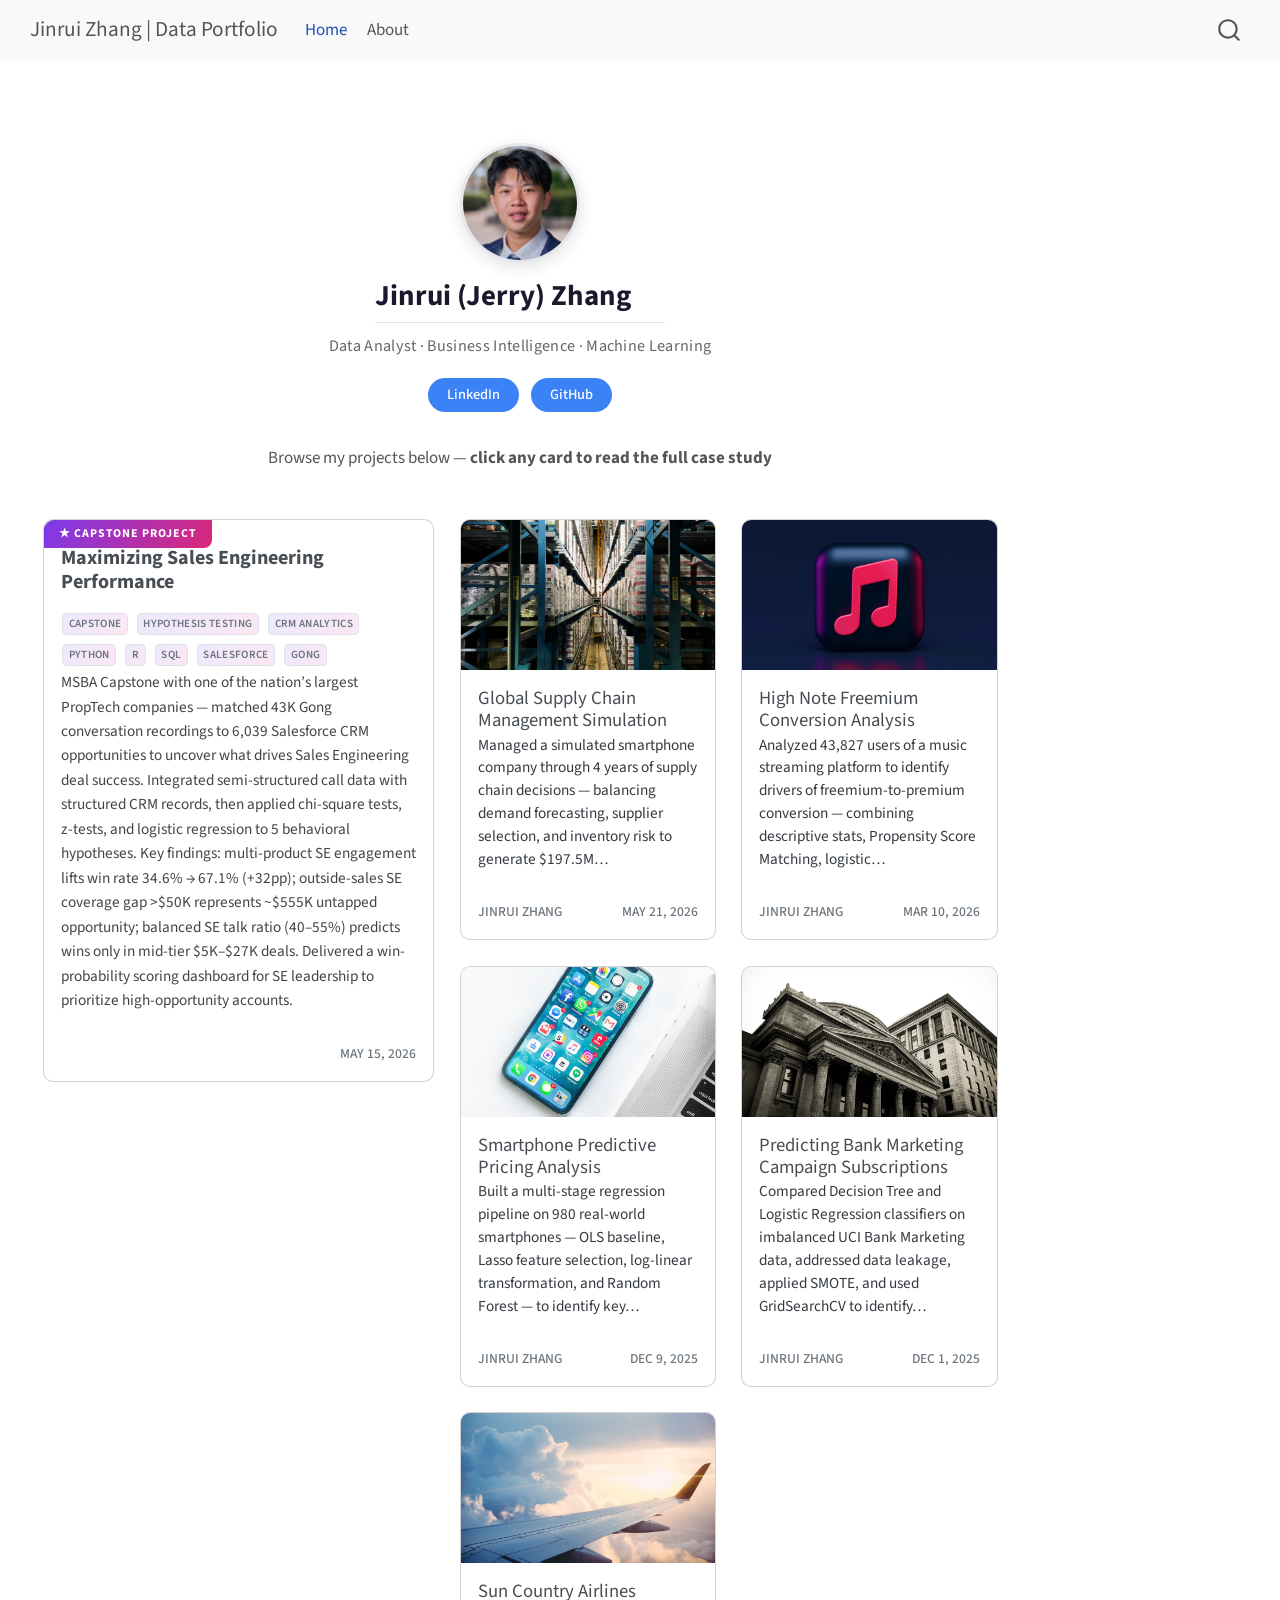
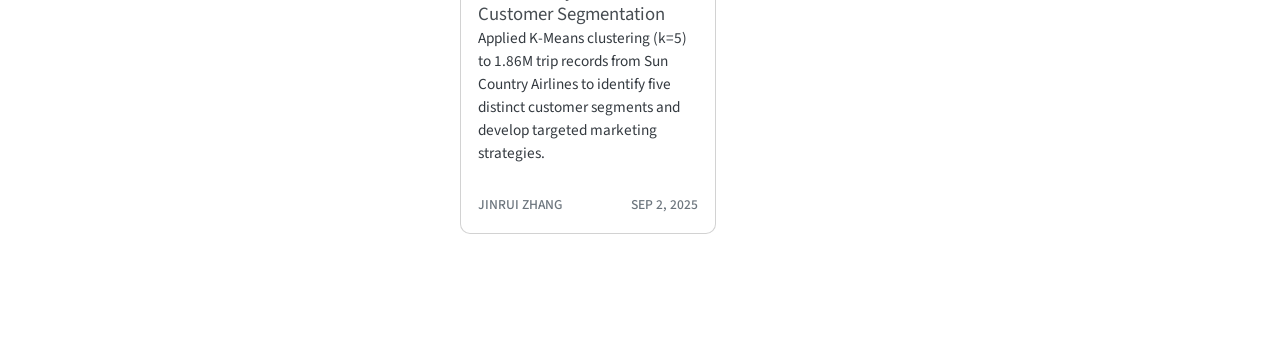
==== index.html @ 67249519 "deploy: 295c7a209b5777f63ed8a5d2cb22090adc365a93" ====
<!DOCTYPE html>
<html xmlns="http://www.w3.org/1999/xhtml" lang="en" xml:lang="en"><head>

<meta charset="utf-8">
<meta name="generator" content="quarto-1.9.38">

<meta name="viewport" content="width=device-width, initial-scale=1.0, user-scalable=yes">


<title>quarto-input4458f0ad40dddaca – Jinrui Zhang | Data Portfolio</title>
<style>
/* Default styles provided by pandoc.
** See https://pandoc.org/MANUAL.html#variables-for-html for config info.
*/
code{white-space: pre-wrap;}
span.smallcaps{font-variant: small-caps;}
div.columns{display: flex; gap: min(4vw, 1.5em);}
div.column{flex: auto; overflow-x: auto;}
div.hanging-indent{margin-left: 1.5em; text-indent: -1.5em;}
ul.task-list{list-style: none;}
ul.task-list li input[type="checkbox"] {
  width: 0.8em;
  margin: 0 0.8em 0.2em -1em; /* quarto-specific, see https://github.com/quarto-dev/quarto-cli/issues/4556 */ 
  vertical-align: middle;
}
</style>


<script src="site_libs/quarto-nav/quarto-nav.js"></script>
<script src="site_libs/quarto-nav/headroom.min.js"></script>
<script src="site_libs/clipboard/clipboard.min.js"></script>
<script src="site_libs/quarto-search/autocomplete.umd.js"></script>
<script src="site_libs/quarto-search/fuse.min.js"></script>
<script src="site_libs/quarto-search/quarto-search.js"></script>
<meta name="quarto:offset" content="./">
<script src="site_libs/quarto-listing/list.min.js"></script>
<script src="site_libs/quarto-listing/quarto-listing.js"></script>
<script src="site_libs/quarto-html/quarto.js" type="module"></script>
<script src="site_libs/quarto-html/tabsets/tabsets.js" type="module"></script>
<script src="site_libs/quarto-html/popper.min.js"></script>
<script src="site_libs/quarto-html/tippy.umd.min.js"></script>
<script src="site_libs/quarto-html/anchor.min.js"></script>
<link href="site_libs/quarto-html/tippy.css" rel="stylesheet">
<link href="site_libs/quarto-html/quarto-syntax-highlighting-15634bcf2e68342d4ad2dfa704d543f6.css" rel="stylesheet" id="quarto-text-highlighting-styles">
<script src="site_libs/bootstrap/bootstrap.min.js"></script>
<link href="site_libs/bootstrap/bootstrap-icons.css" rel="stylesheet">
<link href="site_libs/bootstrap/bootstrap-94b323657c735dfe3b1bf6ebb2c33a55.min.css" rel="stylesheet" append-hash="true" id="quarto-bootstrap" data-mode="light">
<script id="quarto-search-options" type="application/json">{
  "location": "navbar",
  "copy-button": false,
  "collapse-after": 3,
  "panel-placement": "end",
  "type": "overlay",
  "limit": 50,
  "keyboard-shortcut": [
    "f",
    "/",
    "s"
  ],
  "show-item-context": false,
  "language": {
    "search-no-results-text": "No results",
    "search-matching-documents-text": "matching documents",
    "search-copy-link-title": "Copy link to search",
    "search-hide-matches-text": "Hide additional matches",
    "search-more-match-text": "more match in this document",
    "search-more-matches-text": "more matches in this document",
    "search-clear-button-title": "Clear",
    "search-text-placeholder": "",
    "search-detached-cancel-button-title": "Cancel",
    "search-submit-button-title": "Submit",
    "search-label": "Search"
  }
}</script>
<script>

  window.document.addEventListener("DOMContentLoaded", function (_event) {
    const listingTargetEl = window.document.querySelector('#listing-featured-listing .list');
    if (!listingTargetEl) {
      // No listing discovered, do not attach.
      return; 
    }

    const options = {
      valueNames: ['listing-image','listing-date','listing-title','listing-description','listing-categories',{ data: ['index'] },{ data: ['categories'] },{ data: ['listing-date-sort'] },{ data: ['listing-file-modified-sort'] }],
      
      searchColumns: ["listing-title","listing-author","listing-date","listing-image","listing-description"],
    };

    window['quarto-listings'] = window['quarto-listings'] || {};
    window['quarto-listings']['listing-featured-listing'] = new List('listing-featured-listing', options);

    if (window['quarto-listing-loaded']) {
      window['quarto-listing-loaded']();
    }
  });

  window.addEventListener('hashchange',() => {
    if (window['quarto-listing-loaded']) {
      window['quarto-listing-loaded']();
    }
  })
  

  window.document.addEventListener("DOMContentLoaded", function (_event) {
    const listingTargetEl = window.document.querySelector('#listing-others-listing .list');
    if (!listingTargetEl) {
      // No listing discovered, do not attach.
      return; 
    }

    const options = {
      valueNames: ['listing-title','listing-author','listing-date','listing-image','listing-description',{ data: ['index'] },{ data: ['categories'] },{ data: ['listing-date-sort'] },{ data: ['listing-file-modified-sort'] }],
      
      searchColumns: ["listing-title","listing-author","listing-date","listing-image","listing-description"],
    };

    window['quarto-listings'] = window['quarto-listings'] || {};
    window['quarto-listings']['listing-others-listing'] = new List('listing-others-listing', options);

    if (window['quarto-listing-loaded']) {
      window['quarto-listing-loaded']();
    }
  });

  window.addEventListener('hashchange',() => {
    if (window['quarto-listing-loaded']) {
      window['quarto-listing-loaded']();
    }
  })
  </script>

  <script src="https://cdnjs.cloudflare.com/polyfill/v3/polyfill.min.js?features=es6"></script>
  <script defer="" src="https://cdn.jsdelivr.net/npm/mathjax@3/es5/tex-chtml-full.js" type="text/javascript"></script>

<script type="text/javascript">
const typesetMath = (el) => {
  if (window.MathJax) {
    // MathJax Typeset
    window.MathJax.typeset([el]);
  } else if (window.katex) {
    // KaTeX Render
    var mathElements = el.getElementsByClassName("math");
    var macros = [];
    for (var i = 0; i < mathElements.length; i++) {
      var texText = mathElements[i].firstChild;
      if (mathElements[i].tagName == "SPAN" && texText && texText.data) {
        window.katex.render(texText.data, mathElements[i], {
          displayMode: mathElements[i].classList.contains('display'),
          throwOnError: false,
          macros: macros,
          fleqn: false
        });
      }
    }
  }
}
window.Quarto = {
  typesetMath
};
</script>

<link rel="stylesheet" href="styles.css">
</head>

<body class="nav-fixed quarto-light">

<div id="quarto-search-results"></div>
  <header id="quarto-header" class="headroom fixed-top">
    <nav class="navbar navbar-expand-lg " data-bs-theme="dark">
      <div class="navbar-container container-fluid">
      <div class="navbar-brand-container mx-auto">
    <a class="navbar-brand" href="./index.html">
    <span class="navbar-title">Jinrui Zhang | Data Portfolio</span>
    </a>
  </div>
            <div id="quarto-search" class="" title="Search"></div>
          <button class="navbar-toggler" type="button" data-bs-toggle="collapse" data-bs-target="#navbarCollapse" aria-controls="navbarCollapse" role="menu" aria-expanded="false" aria-label="Toggle navigation" onclick="if (window.quartoToggleHeadroom) { window.quartoToggleHeadroom(); }">
  <span class="navbar-toggler-icon"></span>
</button>
          <div class="collapse navbar-collapse" id="navbarCollapse">
            <ul class="navbar-nav navbar-nav-scroll me-auto">
  <li class="nav-item">
    <a class="nav-link active" href="./index.html" aria-current="page"> 
<span class="menu-text">Home</span></a>
  </li>  
  <li class="nav-item">
    <a class="nav-link" href="./about.html"> 
<span class="menu-text">About</span></a>
  </li>  
</ul>
          </div> <!-- /navcollapse -->
            <div class="quarto-navbar-tools">
</div>
      </div> <!-- /container-fluid -->
    </nav>
</header>
<!-- content -->
<div id="quarto-content" class="quarto-container page-columns page-rows-contents page-layout-full page-navbar">
<!-- sidebar -->
<!-- margin-sidebar -->
    <div id="quarto-margin-sidebar" class="sidebar margin-sidebar zindex-bottom">
        
    </div>
<!-- main -->
<main class="content page-columns page-full column-page" id="quarto-document-content"><header id="title-block-header" class="quarto-title-block"></header>




<section class="hero">
  <div class="hero-profile">
    <img src="profile.jpg" alt="Jinrui Zhang" class="hero-avatar">
    <h2 class="hero-name anchored">Jinrui (Jerry) Zhang</h2>
    <p class="hero-subtitle">Data Analyst · Business Intelligence · Machine Learning</p>
    <div class="hero-links">
      <a href="https://www.linkedin.com/in/jinrui-zhang-jerry/" target="_blank">LinkedIn</a>
      <a href="https://github.com/jerryzhang966/jerryzhang966" target="_blank">GitHub</a>
    </div>
  </div>
</section>

<aside class="page-floral">
  <img src="floral.png" alt="" class="floral-img">
</aside>
<div class="project-cta">
<p>Browse my projects below — <strong>click any card to read the full case study</strong></p>
</div>
<div class="portfolio-layout">
<div class="portfolio-featured">
<div id="listing-featured-listing" class="quarto-listing quarto-listing-container-grid">
<div class="list grid quarto-listing-cols-1">
<div class="g-col-1" data-index="0" data-categories="Q2Fwc3RvbmUlMkNIeXBvdGhlc2lzJTIwVGVzdGluZyUyQ0NSTSUyMEFuYWx5dGljcyUyQ1B5dGhvbiUyQ1IlMkNTUUwlMkNTYWxlc2ZvcmNlJTJDR29uZw==" data-listing-date-sort="1778803200000" data-listing-file-modified-sort="1779945918115" data-listing-date-modified-sort="NaN" data-listing-reading-time-sort="5" data-listing-word-count-sort="926">
<a href="./uci-projects-portfolio/capstone/cotality-se-performance/index.html" class="quarto-grid-link">
<div class="quarto-grid-item card h-100 card-left">
<p class="card-img-top">
<img loading="lazy" src="./uci-projects-portfolio/capstone/cotality-se-performance/cover.png" class="thumbnail-image card-img" style="height: 150px;">
</p>
<div class="card-body post-contents">
<h5 class="no-anchor card-title listing-title">
Maximizing Sales Engineering Performance
</h5>
<div class="listing-categories">

<div class="listing-category" onclick="window.quartoListingCategory('Q2Fwc3RvbmU='); return false;">Capstone</div>

<div class="listing-category" onclick="window.quartoListingCategory('SHlwb3RoZXNpcyUyMFRlc3Rpbmc='); return false;">Hypothesis Testing</div>

<div class="listing-category" onclick="window.quartoListingCategory('Q1JNJTIwQW5hbHl0aWNz'); return false;">CRM Analytics</div>

<div class="listing-category" onclick="window.quartoListingCategory('UHl0aG9u'); return false;">Python</div>

<div class="listing-category" onclick="window.quartoListingCategory('Ug=='); return false;">R</div>

<div class="listing-category" onclick="window.quartoListingCategory('U1FM'); return false;">SQL</div>

<div class="listing-category" onclick="window.quartoListingCategory('U2FsZXNmb3JjZQ=='); return false;">Salesforce</div>

<div class="listing-category" onclick="window.quartoListingCategory('R29uZw=='); return false;">Gong</div>

</div>
<div class="card-text listing-description delink">
<p>MSBA Capstone with one of the nation’s largest PropTech companies — matched 43K Gong conversation recordings to 6,039 Salesforce CRM opportunities to uncover what drives Sales Engineering deal success. Integrated semi-structured call data with structured CRM records, then applied chi-square tests, z-tests, and logistic regression to 5 behavioral hypotheses. Key findings: multi-product SE engagement lifts win rate 34.6% → 67.1% (+32pp); outside-sales SE coverage gap &gt;$50K represents ~$555K untapped opportunity; balanced SE talk ratio (40–55%) predicts wins only in mid-tier $5K–$27K deals. Delivered a win-probability scoring dashboard for SE leadership to prioritize high-opportunity accounts.</p>
</div>
<div class="card-attribution card-text-small end">
<div class="listing-date">
May 15, 2026
</div>
</div>
</div>
</div></a>
</div>
</div>
<div class="listing-no-matching d-none">No matching items</div>
</div>
</div>
<div class="portfolio-others">
<div id="listing-others-listing" class="quarto-listing quarto-listing-container-grid">
<div class="list grid quarto-listing-cols-2">
<div class="g-col-1" data-index="0" data-categories="c3VwcGx5LWNoYWluJTJDZm9yZWNhc3RpbmclMkNpbnZlbnRvcnktbWFuYWdlbWVudCUyQ3NpbXVsYXRpb24lMkNvcGVyYXRpb25z" data-listing-date-sort="1779321600000" data-listing-file-modified-sort="1779945918071" data-listing-date-modified-sort="NaN" data-listing-reading-time-sort="6" data-listing-word-count-sort="1012">
<a href="./uci-projects-portfolio/SCM/supply-chain-simulation/index.html" class="quarto-grid-link">
<div class="quarto-grid-item card h-100 card-left">
<p class="card-img-top">
<img loading="lazy" src="./uci-projects-portfolio/SCM/supply-chain-simulation/cover.jpg" class="thumbnail-image card-img" style="height: 150px;">
</p>
<div class="card-body post-contents">
<h5 class="no-anchor card-title listing-title">
Global Supply Chain Management Simulation
</h5>
<div class="card-text listing-description delink">
<p>Managed a simulated smartphone company through 4 years of supply chain decisions — balancing demand forecasting, supplier selection, and inventory risk to generate $197.5M…</p>
</div>
<div class="card-attribution card-text-small justify">
<div class="listing-author">
Jinrui Zhang
</div>
<div class="listing-date">
May 21, 2026
</div>
</div>
</div>
</div></a>
</div>
<div class="g-col-1" data-index="1" data-categories="cHJvcGVuc2l0eS1zY29yZS1tYXRjaGluZyUyQ2xvZ2lzdGljLXJlZ3Jlc3Npb24lMkNzb2NpYWwtYW5hbHl0aWNzJTJDUiUyQ2ZyZWVtaXVt" data-listing-date-sort="1773100800000" data-listing-file-modified-sort="1779945918065" data-listing-date-modified-sort="NaN" data-listing-reading-time-sort="5" data-listing-word-count-sort="830">
<a href="./uci-projects-portfolio/Customer-Social/high-note-freemium/index.html" class="quarto-grid-link">
<div class="quarto-grid-item card h-100 card-left">
<p class="card-img-top">
<img loading="lazy" src="./uci-projects-portfolio/Customer-Social/high-note-freemium/cover.jpg" class="thumbnail-image card-img" style="height: 150px;">
</p>
<div class="card-body post-contents">
<h5 class="no-anchor card-title listing-title">
High Note Freemium Conversion Analysis
</h5>
<div class="card-text listing-description delink">
<p>Analyzed 43,827 users of a music streaming platform to identify drivers of freemium-to-premium conversion — combining descriptive stats, Propensity Score Matching, logistic…</p>
</div>
<div class="card-attribution card-text-small justify">
<div class="listing-author">
Jinrui Zhang
</div>
<div class="listing-date">
Mar 10, 2026
</div>
</div>
</div>
</div></a>
</div>
<div class="g-col-1" data-index="2" data-categories="cmVncmVzc2lvbiUyQ3B5dGhvbiUyQ2xhc3NvJTJDcmFuZG9tLWZvcmVzdCUyQ2ZlYXR1cmUtZW5naW5lZXJpbmc=" data-listing-date-sort="1765238400000" data-listing-file-modified-sort="1779945918067" data-listing-date-modified-sort="NaN" data-listing-reading-time-sort="4" data-listing-word-count-sort="706">
<a href="./uci-projects-portfolio/Data-Prog/smartphone-pricing/index.html" class="quarto-grid-link">
<div class="quarto-grid-item card h-100 card-left">
<p class="card-img-top">
<img loading="lazy" src="./uci-projects-portfolio/Data-Prog/smartphone-pricing/cover.jpg" class="thumbnail-image card-img" style="height: 150px;">
</p>
<div class="card-body post-contents">
<h5 class="no-anchor card-title listing-title">
Smartphone Predictive Pricing Analysis
</h5>
<div class="card-text listing-description delink">
<p>Built a multi-stage regression pipeline on 980 real-world smartphones — OLS baseline, Lasso feature selection, log-linear transformation, and Random Forest — to identify key…</p>
</div>
<div class="card-attribution card-text-small justify">
<div class="listing-author">
Jinrui Zhang
</div>
<div class="listing-date">
Dec 9, 2025
</div>
</div>
</div>
</div></a>
</div>
<div class="g-col-1" data-index="3" data-categories="bWFjaGluZS1sZWFybmluZyUyQ2NsYXNzaWZpY2F0aW9uJTJDcHl0aG9uJTJDaW1iYWxhbmNlZC1kYXRh" data-listing-date-sort="1764547200000" data-listing-file-modified-sort="1779945918067" data-listing-date-modified-sort="NaN" data-listing-reading-time-sort="4" data-listing-word-count-sort="791">
<a href="./uci-projects-portfolio/ML/bank-marketing-ml/index.html" class="quarto-grid-link">
<div class="quarto-grid-item card h-100 card-left">
<p class="card-img-top">
<img loading="lazy" src="./uci-projects-portfolio/ML/bank-marketing-ml/cover.jpg" class="thumbnail-image card-img" style="height: 150px;">
</p>
<div class="card-body post-contents">
<h5 class="no-anchor card-title listing-title">
Predicting Bank Marketing Campaign Subscriptions
</h5>
<div class="card-text listing-description delink">
<p>Compared Decision Tree and Logistic Regression classifiers on imbalanced UCI Bank Marketing data, addressed data leakage, applied SMOTE, and used GridSearchCV to identify…</p>
</div>
<div class="card-attribution card-text-small justify">
<div class="listing-author">
Jinrui Zhang
</div>
<div class="listing-date">
Dec 1, 2025
</div>
</div>
</div>
</div></a>
</div>
<div class="g-col-1" data-index="4" data-categories="Y2x1c3RlcmluZyUyQ3B5dGhvbiUyQ2stbWVhbnMlMkNjdXN0b21lci1zZWdtZW50YXRpb24lMkNFREE=" data-listing-date-sort="1756771200000" data-listing-file-modified-sort="1779945918062" data-listing-date-modified-sort="NaN" data-listing-reading-time-sort="4" data-listing-word-count-sort="639">
<a href="./uci-projects-portfolio/BANA-200/sun-country-segmentation/index.html" class="quarto-grid-link">
<div class="quarto-grid-item card h-100 card-left">
<p class="card-img-top">
<img loading="lazy" src="./uci-projects-portfolio/BANA-200/sun-country-segmentation/cover.jpg" class="thumbnail-image card-img" style="height: 150px;">
</p>
<div class="card-body post-contents">
<h5 class="no-anchor card-title listing-title">
Sun Country Airlines Customer Segmentation
</h5>
<div class="card-text listing-description delink">
<p>Applied K-Means clustering (k=5) to 1.86M trip records from Sun Country Airlines to identify five distinct customer segments and develop targeted marketing strategies.</p>
</div>
<div class="card-attribution card-text-small justify">
<div class="listing-author">
Jinrui Zhang
</div>
<div class="listing-date">
Sep 2, 2025
</div>
</div>
</div>
</div></a>
</div>
</div>
<div class="listing-no-matching d-none">No matching items</div>
</div>
</div>
</div>
<script>
(function() {
  function fixCoverImage() {
    var p = document.querySelector('.portfolio-featured .card-img-top');
    var img = document.querySelector('.portfolio-featured .card-img-top img');
    if (p) {
      p.style.setProperty('height', 'auto', 'important');
      p.style.setProperty('max-height', 'none', 'important');
      p.style.setProperty('overflow', 'hidden', 'important');
    }
    if (img) {
      img.style.setProperty('width', '100%', 'important');
      img.style.setProperty('height', 'auto', 'important');
      img.style.setProperty('max-height', 'none', 'important');
      img.style.setProperty('display', 'block', 'important');
      img.style.setProperty('object-fit', 'fill', 'important');
    }
  }
  if (document.readyState === 'loading') {
    document.addEventListener('DOMContentLoaded', fixCoverImage);
  } else {
    fixCoverImage();
  }
  setTimeout(fixCoverImage, 150);
  setTimeout(fixCoverImage, 600);
})();
</script>




</main> <!-- /main -->
<script id="quarto-html-after-body" type="application/javascript">
  window.document.addEventListener("DOMContentLoaded", function (event) {
    const icon = "";
    const anchorJS = new window.AnchorJS();
    anchorJS.options = {
      placement: 'right',
      icon: icon
    };
    anchorJS.add('.anchored');
    const isCodeAnnotation = (el) => {
      for (const clz of el.classList) {
        if (clz.startsWith('code-annotation-')) {                     
          return true;
        }
      }
      return false;
    }
    const onCopySuccess = function(e) {
      // button target
      const button = e.trigger;
      // don't keep focus
      button.blur();
      // flash "checked"
      button.classList.add('code-copy-button-checked');
      var currentTitle = button.getAttribute("title");
      button.setAttribute("title", "Copied!");
      let tooltip;
      if (window.bootstrap) {
        button.setAttribute("data-bs-toggle", "tooltip");
        button.setAttribute("data-bs-placement", "left");
        button.setAttribute("data-bs-title", "Copied!");
        tooltip = new bootstrap.Tooltip(button, 
          { trigger: "manual", 
            customClass: "code-copy-button-tooltip",
            offset: [0, -8]});
        tooltip.show();    
      }
      setTimeout(function() {
        if (tooltip) {
          tooltip.hide();
          button.removeAttribute("data-bs-title");
          button.removeAttribute("data-bs-toggle");
          button.removeAttribute("data-bs-placement");
        }
        button.setAttribute("title", currentTitle);
        button.classList.remove('code-copy-button-checked');
      }, 1000);
      // clear code selection
      e.clearSelection();
    }
    const getTextToCopy = function(trigger) {
      const outerScaffold = trigger.parentElement.cloneNode(true);
      const codeEl = outerScaffold.querySelector('code');
      for (const childEl of codeEl.children) {
        if (isCodeAnnotation(childEl)) {
          childEl.remove();
        }
      }
      return codeEl.innerText;
    }
    const clipboard = new window.ClipboardJS('.code-copy-button:not([data-in-quarto-modal])', {
      text: getTextToCopy
    });
    clipboard.on('success', onCopySuccess);
    if (window.document.getElementById('quarto-embedded-source-code-modal')) {
      const clipboardModal = new window.ClipboardJS('.code-copy-button[data-in-quarto-modal]', {
        text: getTextToCopy,
        container: window.document.getElementById('quarto-embedded-source-code-modal')
      });
      clipboardModal.on('success', onCopySuccess);
    }
      var localhostRegex = new RegExp(/^(?:http|https):\/\/localhost\:?[0-9]*\//);
      var mailtoRegex = new RegExp(/^mailto:/);
        var filterRegex = new RegExp('/' + window.location.host + '/');
      var isInternal = (href) => {
          return filterRegex.test(href) || localhostRegex.test(href) || mailtoRegex.test(href);
      }
      // Inspect non-navigation links and adorn them if external
     var links = window.document.querySelectorAll('a[href]:not(.nav-link):not(.navbar-brand):not(.toc-action):not(.sidebar-link):not(.sidebar-item-toggle):not(.pagination-link):not(.no-external):not([aria-hidden]):not(.dropdown-item):not(.quarto-navigation-tool):not(.about-link)');
      for (var i=0; i<links.length; i++) {
        const link = links[i];
        if (!isInternal(link.href)) {
          // undo the damage that might have been done by quarto-nav.js in the case of
          // links that we want to consider external
          if (link.dataset.originalHref !== undefined) {
            link.href = link.dataset.originalHref;
          }
        }
      }
    function tippyHover(el, contentFn, onTriggerFn, onUntriggerFn) {
      const config = {
        allowHTML: true,
        maxWidth: 500,
        delay: 100,
        arrow: false,
        appendTo: function(el) {
            return el.parentElement;
        },
        interactive: true,
        interactiveBorder: 10,
        theme: 'quarto',
        placement: 'bottom-start',
      };
      if (contentFn) {
        config.content = contentFn;
      }
      if (onTriggerFn) {
        config.onTrigger = onTriggerFn;
      }
      if (onUntriggerFn) {
        config.onUntrigger = onUntriggerFn;
      }
      window.tippy(el, config); 
    }
    const noterefs = window.document.querySelectorAll('a[role="doc-noteref"]');
    for (var i=0; i<noterefs.length; i++) {
      const ref = noterefs[i];
      tippyHover(ref, function() {
        // use id or data attribute instead here
        let href = ref.getAttribute('data-footnote-href') || ref.getAttribute('href');
        try { href = new URL(href).hash; } catch {}
        const id = href.replace(/^#\/?/, "");
        const note = window.document.getElementById(id);
        if (note) {
          return note.innerHTML;
        } else {
          return "";
        }
      });
    }
    const xrefs = window.document.querySelectorAll('a.quarto-xref');
    const processXRef = (id, note) => {
      // Strip column container classes
      const stripColumnClz = (el) => {
        el.classList.remove("page-full", "page-columns");
        if (el.children) {
          for (const child of el.children) {
            stripColumnClz(child);
          }
        }
      }
      stripColumnClz(note)
      if (id === null || id.startsWith('sec-')) {
        // Special case sections, only their first couple elements
        const container = document.createElement("div");
        if (note.children && note.children.length > 2) {
          container.appendChild(note.children[0].cloneNode(true));
          for (let i = 1; i < note.children.length; i++) {
            const child = note.children[i];
            if (child.tagName === "P" && child.innerText === "") {
              continue;
            } else {
              container.appendChild(child.cloneNode(true));
              break;
            }
          }
          if (window.Quarto?.typesetMath) {
            window.Quarto.typesetMath(container);
          }
          return container.innerHTML
        } else {
          if (window.Quarto?.typesetMath) {
            window.Quarto.typesetMath(note);
          }
          return note.innerHTML;
        }
      } else {
        // Remove any anchor links if they are present
        const anchorLink = note.querySelector('a.anchorjs-link');
        if (anchorLink) {
          anchorLink.remove();
        }
        if (window.Quarto?.typesetMath) {
          window.Quarto.typesetMath(note);
        }
        if (note.classList.contains("callout")) {
          return note.outerHTML;
        } else {
          return note.innerHTML;
        }
      }
    }
    for (var i=0; i<xrefs.length; i++) {
      const xref = xrefs[i];
      tippyHover(xref, undefined, function(instance) {
        instance.disable();
        let url = xref.getAttribute('href');
        let hash = undefined; 
        if (url.startsWith('#')) {
          hash = url;
        } else {
          try { hash = new URL(url).hash; } catch {}
        }
        if (hash) {
          const id = hash.replace(/^#\/?/, "");
          const note = window.document.getElementById(id);
          if (note !== null) {
            try {
              const html = processXRef(id, note.cloneNode(true));
              instance.setContent(html);
            } finally {
              instance.enable();
              instance.show();
            }
          } else {
            // See if we can fetch this
            fetch(url.split('#')[0])
            .then(res => res.text())
            .then(html => {
              const parser = new DOMParser();
              const htmlDoc = parser.parseFromString(html, "text/html");
              const note = htmlDoc.getElementById(id);
              if (note !== null) {
                const html = processXRef(id, note);
                instance.setContent(html);
              } 
            }).finally(() => {
              instance.enable();
              instance.show();
            });
          }
        } else {
          // See if we can fetch a full url (with no hash to target)
          // This is a special case and we should probably do some content thinning / targeting
          fetch(url)
          .then(res => res.text())
          .then(html => {
            const parser = new DOMParser();
            const htmlDoc = parser.parseFromString(html, "text/html");
            const note = htmlDoc.querySelector('main.content');
            if (note !== null) {
              // This should only happen for chapter cross references
              // (since there is no id in the URL)
              // remove the first header
              if (note.children.length > 0 && note.children[0].tagName === "HEADER") {
                note.children[0].remove();
              }
              const html = processXRef(null, note);
              instance.setContent(html);
            } 
          }).finally(() => {
            instance.enable();
            instance.show();
          });
        }
      }, function(instance) {
      });
    }
        let selectedAnnoteEl;
        const selectorForAnnotation = ( cell, annotation) => {
          let cellAttr = 'data-code-cell="' + cell + '"';
          let lineAttr = 'data-code-annotation="' +  annotation + '"';
          const selector = 'span[' + cellAttr + '][' + lineAttr + ']';
          return selector;
        }
        const selectCodeLines = (annoteEl) => {
          const doc = window.document;
          const targetCell = annoteEl.getAttribute("data-target-cell");
          const targetAnnotation = annoteEl.getAttribute("data-target-annotation");
          const annoteSpan = window.document.querySelector(selectorForAnnotation(targetCell, targetAnnotation));
          const lines = annoteSpan.getAttribute("data-code-lines").split(",");
          const lineIds = lines.map((line) => {
            return targetCell + "-" + line;
          })
          let top = null;
          let height = null;
          let parent = null;
          if (lineIds.length > 0) {
              //compute the position of the single el (top and bottom and make a div)
              const el = window.document.getElementById(lineIds[0]);
              top = el.offsetTop;
              height = el.offsetHeight;
              parent = el.parentElement.parentElement;
            if (lineIds.length > 1) {
              const lastEl = window.document.getElementById(lineIds[lineIds.length - 1]);
              const bottom = lastEl.offsetTop + lastEl.offsetHeight;
              height = bottom - top;
            }
            if (top !== null && height !== null && parent !== null) {
              // cook up a div (if necessary) and position it 
              let div = window.document.getElementById("code-annotation-line-highlight");
              if (div === null) {
                div = window.document.createElement("div");
                div.setAttribute("id", "code-annotation-line-highlight");
                div.style.position = 'absolute';
                parent.appendChild(div);
              }
              div.style.top = top - 2 + "px";
              div.style.height = height + 4 + "px";
              div.style.left = 0;
              let gutterDiv = window.document.getElementById("code-annotation-line-highlight-gutter");
              if (gutterDiv === null) {
                gutterDiv = window.document.createElement("div");
                gutterDiv.setAttribute("id", "code-annotation-line-highlight-gutter");
                gutterDiv.style.position = 'absolute';
                const codeCell = window.document.getElementById(targetCell);
                const gutter = codeCell.querySelector('.code-annotation-gutter');
                gutter.appendChild(gutterDiv);
              }
              gutterDiv.style.top = top - 2 + "px";
              gutterDiv.style.height = height + 4 + "px";
            }
            selectedAnnoteEl = annoteEl;
          }
        };
        const unselectCodeLines = () => {
          const elementsIds = ["code-annotation-line-highlight", "code-annotation-line-highlight-gutter"];
          elementsIds.forEach((elId) => {
            const div = window.document.getElementById(elId);
            if (div) {
              div.remove();
            }
          });
          selectedAnnoteEl = undefined;
        };
          // Handle positioning of the toggle
      window.addEventListener(
        "resize",
        throttle(() => {
          elRect = undefined;
          if (selectedAnnoteEl) {
            selectCodeLines(selectedAnnoteEl);
          }
        }, 10)
      );
      function throttle(fn, ms) {
      let throttle = false;
      let timer;
        return (...args) => {
          if(!throttle) { // first call gets through
              fn.apply(this, args);
              throttle = true;
          } else { // all the others get throttled
              if(timer) clearTimeout(timer); // cancel #2
              timer = setTimeout(() => {
                fn.apply(this, args);
                timer = throttle = false;
              }, ms);
          }
        };
      }
        // Attach click handler to the DT
        const annoteDls = window.document.querySelectorAll('dt[data-target-cell]');
        for (const annoteDlNode of annoteDls) {
          annoteDlNode.addEventListener('click', (event) => {
            const clickedEl = event.target;
            if (clickedEl !== selectedAnnoteEl) {
              unselectCodeLines();
              const activeEl = window.document.querySelector('dt[data-target-cell].code-annotation-active');
              if (activeEl) {
                activeEl.classList.remove('code-annotation-active');
              }
              selectCodeLines(clickedEl);
              clickedEl.classList.add('code-annotation-active');
            } else {
              // Unselect the line
              unselectCodeLines();
              clickedEl.classList.remove('code-annotation-active');
            }
          });
        }
    const findCites = (el) => {
      const parentEl = el.parentElement;
      if (parentEl) {
        const cites = parentEl.dataset.cites;
        if (cites) {
          return {
            el,
            cites: cites.split(' ')
          };
        } else {
          return findCites(el.parentElement)
        }
      } else {
        return undefined;
      }
    };
    var bibliorefs = window.document.querySelectorAll('a[role="doc-biblioref"]');
    for (var i=0; i<bibliorefs.length; i++) {
      const ref = bibliorefs[i];
      const citeInfo = findCites(ref);
      if (citeInfo) {
        tippyHover(citeInfo.el, function() {
          var popup = window.document.createElement('div');
          citeInfo.cites.forEach(function(cite) {
            var citeDiv = window.document.createElement('div');
            citeDiv.classList.add('hanging-indent');
            citeDiv.classList.add('csl-entry');
            var biblioDiv = window.document.getElementById('ref-' + cite);
            if (biblioDiv) {
              citeDiv.innerHTML = biblioDiv.innerHTML;
            }
            popup.appendChild(citeDiv);
          });
          return popup.innerHTML;
        });
      }
    }
  });
  </script>
</div> <!-- /content -->




</body></html>
---- site_libs/quarto-html/tippy.css ----
.tippy-box[data-animation=fade][data-state=hidden]{opacity:0}[data-tippy-root]{max-width:calc(100vw - 10px)}.tippy-box{position:relative;background-color:#333;color:#fff;border-radius:4px;font-size:14px;line-height:1.4;white-space:normal;outline:0;transition-property:transform,visibility,opacity}.tippy-box[data-placement^=top]>.tippy-arrow{bottom:0}.tippy-box[data-placement^=top]>.tippy-arrow:before{bottom:-7px;left:0;border-width:8px 8px 0;border-top-color:initial;transform-origin:center top}.tippy-box[data-placement^=bottom]>.tippy-arrow{top:0}.tippy-box[data-placement^=bottom]>.tippy-arrow:before{top:-7px;left:0;border-width:0 8px 8px;border-bottom-color:initial;transform-origin:center bottom}.tippy-box[data-placement^=left]>.tippy-arrow{right:0}.tippy-box[data-placement^=left]>.tippy-arrow:before{border-width:8px 0 8px 8px;border-left-color:initial;right:-7px;transform-origin:center left}.tippy-box[data-placement^=right]>.tippy-arrow{left:0}.tippy-box[data-placement^=right]>.tippy-arrow:before{left:-7px;border-width:8px 8px 8px 0;border-right-color:initial;transform-origin:center right}.tippy-box[data-inertia][data-state=visible]{transition-timing-function:cubic-bezier(.54,1.5,.38,1.11)}.tippy-arrow{width:16px;height:16px;color:#333}.tippy-arrow:before{content:"";position:absolute;border-color:transparent;border-style:solid}.tippy-content{position:relative;padding:5px 9px;z-index:1}
---- site_libs/quarto-html/quarto-syntax-highlighting-15634bcf2e68342d4ad2dfa704d543f6.css ----
/* quarto syntax highlight colors */
:root {
  --quarto-hl-ot-color: #003B4F;
  --quarto-hl-at-color: #657422;
  --quarto-hl-ss-color: #20794D;
  --quarto-hl-an-color: #5E5E5E;
  --quarto-hl-fu-color: #4758AB;
  --quarto-hl-st-color: #20794D;
  --quarto-hl-cf-color: #003B4F;
  --quarto-hl-op-color: #5E5E5E;
  --quarto-hl-er-color: #AD0000;
  --quarto-hl-bn-color: #AD0000;
  --quarto-hl-al-color: #AD0000;
  --quarto-hl-va-color: #111111;
  --quarto-hl-bu-color: inherit;
  --quarto-hl-ex-color: inherit;
  --quarto-hl-pp-color: #AD0000;
  --quarto-hl-in-color: #5E5E5E;
  --quarto-hl-vs-color: #20794D;
  --quarto-hl-wa-color: #5E5E5E;
  --quarto-hl-do-color: #5E5E5E;
  --quarto-hl-im-color: #00769E;
  --quarto-hl-ch-color: #20794D;
  --quarto-hl-dt-color: #AD0000;
  --quarto-hl-fl-color: #AD0000;
  --quarto-hl-co-color: #5E5E5E;
  --quarto-hl-cv-color: #5E5E5E;
  --quarto-hl-cn-color: #8f5902;
  --quarto-hl-sc-color: #5E5E5E;
  --quarto-hl-dv-color: #AD0000;
  --quarto-hl-kw-color: #003B4F;
}

/* other quarto variables */
:root {
  --quarto-font-monospace: SFMono-Regular, Menlo, Monaco, Consolas, "Liberation Mono", "Courier New", monospace;
}

/* syntax highlight based on Pandoc's rules */
pre > code.sourceCode > span {
  color: #003B4F;
}

code.sourceCode > span {
  color: #003B4F;
}

div.sourceCode,
div.sourceCode pre.sourceCode {
  color: #003B4F;
}

/* Normal */
code span {
  color: #003B4F;
}

/* Alert */
code span.al {
  color: #AD0000;
  font-style: inherit;
}

/* Annotation */
code span.an {
  color: #5E5E5E;
  font-style: inherit;
}

/* Attribute */
code span.at {
  color: #657422;
  font-style: inherit;
}

/* BaseN */
code span.bn {
  color: #AD0000;
  font-style: inherit;
}

/* BuiltIn */
code span.bu {
  font-style: inherit;
}

/* ControlFlow */
code span.cf {
  color: #003B4F;
  font-weight: bold;
  font-style: inherit;
}

/* Char */
code span.ch {
  color: #20794D;
  font-style: inherit;
}

/* Constant */
code span.cn {
  color: #8f5902;
  font-style: inherit;
}

/* Comment */
code span.co {
  color: #5E5E5E;
  font-style: inherit;
}

/* CommentVar */
code span.cv {
  color: #5E5E5E;
  font-style: italic;
}

/* Documentation */
code span.do {
  color: #5E5E5E;
  font-style: italic;
}

/* DataType */
code span.dt {
  color: #AD0000;
  font-style: inherit;
}

/* DecVal */
code span.dv {
  color: #AD0000;
  font-style: inherit;
}

/* Error */
code span.er {
  color: #AD0000;
  font-style: inherit;
}

/* Extension */
code span.ex {
  font-style: inherit;
}

/* Float */
code span.fl {
  color: #AD0000;
  font-style: inherit;
}

/* Function */
code span.fu {
  color: #4758AB;
  font-style: inherit;
}

/* Import */
code span.im {
  color: #00769E;
  font-style: inherit;
}

/* Information */
code span.in {
  color: #5E5E5E;
  font-style: inherit;
}

/* Keyword */
code span.kw {
  color: #003B4F;
  font-weight: bold;
  font-style: inherit;
}

/* Operator */
code span.op {
  color: #5E5E5E;
  font-style: inherit;
}

/* Other */
code span.ot {
  color: #003B4F;
  font-style: inherit;
}

/* Preprocessor */
code span.pp {
  color: #AD0000;
  font-style: inherit;
}

/* SpecialChar */
code span.sc {
  color: #5E5E5E;
  font-style: inherit;
}

/* SpecialString */
code span.ss {
  color: #20794D;
  font-style: inherit;
}

/* String */
code span.st {
  color: #20794D;
  font-style: inherit;
}

/* Variable */
code span.va {
  color: #111111;
  font-style: inherit;
}

/* VerbatimString */
code span.vs {
  color: #20794D;
  font-style: inherit;
}

/* Warning */
code span.wa {
  color: #5E5E5E;
  font-style: italic;
}

.prevent-inlining {
  content: "</";
}

/*# sourceMappingURL=f23921c56f73e400b49028c9186a1aa0.css.map */
---- styles.css ----
/* ---- Hide Quarto auto title ---- */
#title-block-header { display: none !important; }

/* ---- Fixed floral right sidebar ---- */
.page-floral {
  position: fixed;
  right: 0;
  top: 0;
  height: 100vh;
  width: 240px;
  overflow: hidden;
  pointer-events: none;
  z-index: 50;
}

.floral-img {
  height: 100vh;
  width: auto;
  display: block;
  object-fit: cover;
  object-position: left top;
}

/* Push all page content left so it doesn't hide under the floral */
body {
  padding-right: 240px !important;
}

/* Hide the auto-generated categories */
.quarto-listing-category-title,
.quarto-listing-category {
  display: none;
}

/* ---- Hero section ---- */
.hero {
  display: flex;
  justify-content: center;
  align-items: center;
  padding: 3rem 2rem 1.5rem;
}

.hero-profile {
  display: flex;
  flex-direction: column;
  align-items: center;
  gap: 0.65rem;
  text-align: center;
}

/* ---- Circular avatar ---- */
.hero-avatar {
  width: 120px;
  height: 120px;
  border-radius: 50%;
  object-fit: cover;
  object-position: center top;
  border: 3px solid #e5e7eb;
  box-shadow: 0 4px 18px rgba(0,0,0,0.12);
  margin-bottom: 0.3rem;
}

.hero-name {
  font-size: 1.7rem;
  font-weight: 700;
  margin: 0;
  color: #1a1a2e;
}

.hero-subtitle {
  font-size: 0.95rem;
  color: #666;
  margin: 0;
  letter-spacing: 0.02em;
}

.hero-links {
  display: flex;
  gap: 0.75rem;
  margin-top: 0.5rem;
}

.hero-links a {
  padding: 0.35rem 1.1rem;
  border-radius: 20px;
  background: #3b82f6;
  color: white !important;
  text-decoration: none !important;
  font-size: 0.85rem;
  font-weight: 500;
  transition: background 0.2s;
}

.hero-links a:hover { background: #1d4ed8; }

/* ---- CTA text ---- */
.project-cta {
  text-align: center;
  font-size: 1rem;
  color: #555;
  margin: 0.5rem auto 1.8rem;
  max-width: 600px;
}

/* ---- Grid cards (shared) ---- */
.quarto-grid-item {
  transition: transform 0.22s ease, box-shadow 0.22s ease;
  border-radius: 10px !important;
  cursor: pointer;
  overflow: hidden;
}

.quarto-grid-item:hover {
  transform: translateY(-6px);
  box-shadow: 0 14px 35px rgba(0,0,0,0.13) !important;
}

.quarto-grid-item .card-title a::after {
  content: " →";
  color: #3b82f6;
  font-weight: 600;
}

/* ---- Portfolio two-column featured layout ---- */
.portfolio-layout {
  display: flex;
  gap: 1.5rem;
  align-items: flex-start;
  padding: 0 1rem 2rem;
}

.portfolio-featured {
  flex: 0 0 41%;
  max-width: 41%;
}

.portfolio-others {
  flex: 1;
  min-width: 0;
}

/* ---- Featured card ---- */
.portfolio-featured .quarto-grid-item {
  position: relative;
}

/* Show full cover image — unconstrain Quarto's fixed-height wrapper <p> */
.portfolio-featured .card-img-top {
  height: auto !important;
  max-height: none !important;
  overflow: hidden !important;
  padding: 0 !important;
}

/* Target the actual <img> tag (Quarto wraps it inside .card-img-top) */
.portfolio-featured .card-img-top img,
.portfolio-featured .thumbnail-image.card-img {
  width: 100% !important;
  height: auto !important;
  max-height: none !important;
  display: block !important;
  object-fit: fill !important;
}

/* Tighten gap between image and text block */
.portfolio-featured .card-img-top {
  margin-bottom: 0 !important;
}

.portfolio-featured .card-body {
  padding-top: 0.65rem !important;
}

.portfolio-featured .card-title {
  font-size: 1.18rem !important;
  font-weight: 700 !important;
  margin-bottom: 0.35rem !important;
}

.portfolio-featured .card-text {
  font-size: 0.9rem;
  line-height: 1.6;
  color: #444;
}

/* ---- "Capstone Project" badge ---- */
.portfolio-featured .quarto-grid-item::before {
  content: "★  Capstone Project";
  display: block;
  background: linear-gradient(120deg, #7c3aed 0%, #db2877 100%);
  color: white;
  font-size: 0.7rem;
  font-weight: 700;
  letter-spacing: 0.08em;
  text-transform: uppercase;
  padding: 0.3rem 0.9rem;
  position: absolute;
  top: 0;
  left: 0;
  z-index: 10;
  border-radius: 10px 0 8px 0;
}

/* ---- Skill category badges on featured card ---- */
.portfolio-featured .listing-categories {
  display: flex;
  flex-wrap: wrap;
  gap: 0.3rem;
  margin-top: 0.75rem;
  padding: 0 0.1rem;
}

.portfolio-featured .listing-category {
  background: linear-gradient(120deg, #ede9fe, #fce7f3);
  border: 1px solid #c4b5fd;
  color: #6d28d9;
  font-size: 0.68rem;
  font-weight: 600;
  padding: 0.2rem 0.65rem;
  border-radius: 20px;
  text-decoration: none !important;
  letter-spacing: 0.03em;
  transition: background 0.15s;
}

.portfolio-featured .listing-category:hover {
  background: linear-gradient(120deg, #ddd6fe, #fbcfe8);
}

/* ---- Responsive: stack on tablet/mobile ---- */
@media (max-width: 991px) {
  .portfolio-layout {
    flex-direction: column;
  }
  .portfolio-featured {
    flex: none;
    max-width: 100%;
    width: 100%;
  }
  .portfolio-featured .card-img-top img {
    width: 100% !important;
    height: auto !important;
  }
  .page-floral { display: none; }
  body { padding-right: 0 !important; }
  .hero-avatar { width: 96px; height: 96px; }
}
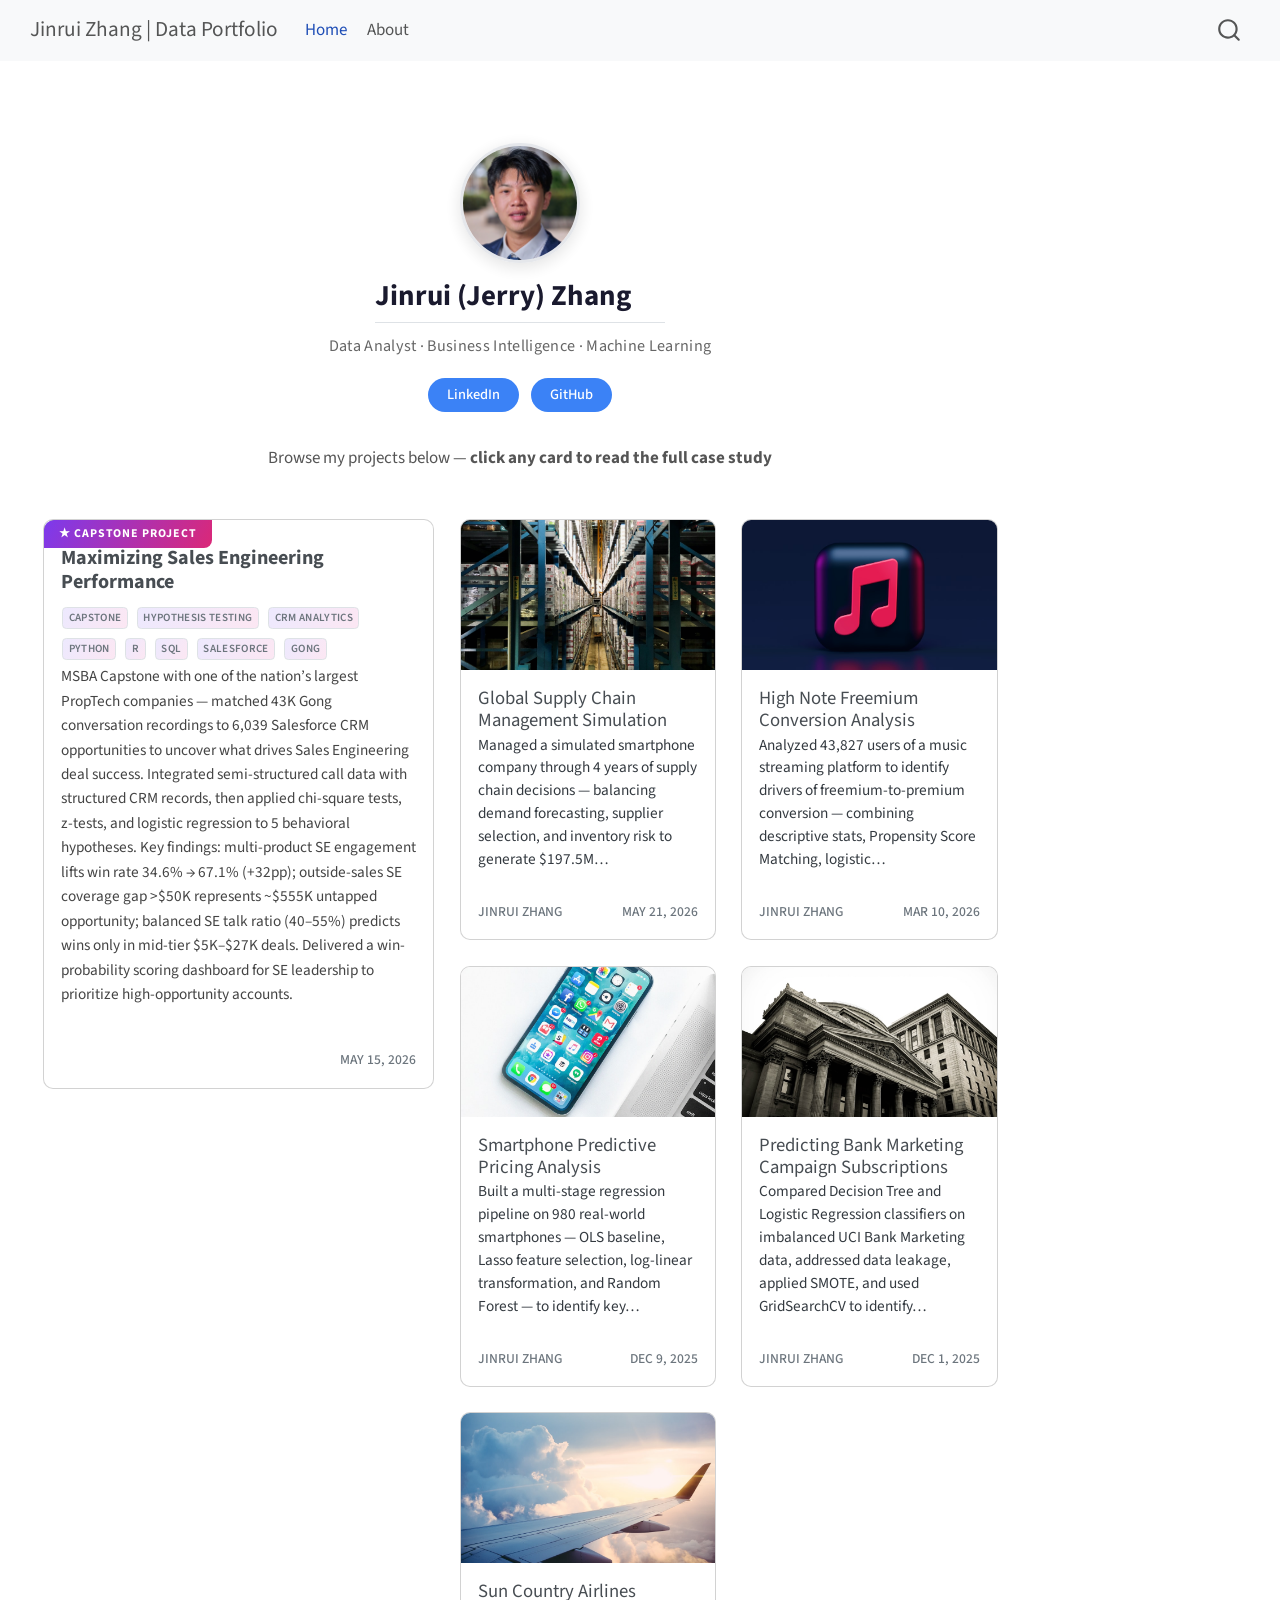
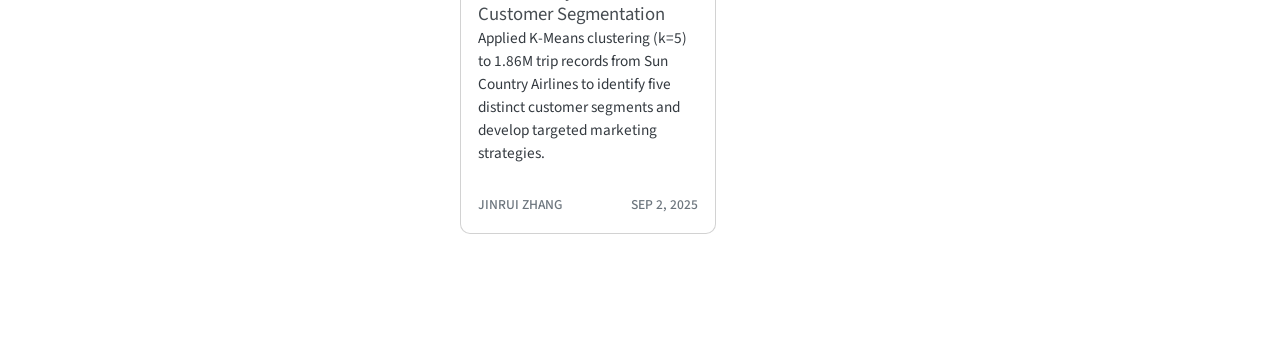
==== commit 7d0d1200: "deploy: 63a76d239f5f8a0d302708dc8dfaf2410db18434" ====
--- a/index.html
+++ b/index.html
@@ -7,7 +7,7 @@
 <meta name="viewport" content="width=device-width, initial-scale=1.0, user-scalable=yes">
 
 
-<title>quarto-input4458f0ad40dddaca – Jinrui Zhang | Data Portfolio</title>
+<title>quarto-input4efa3a7a89ebadab – Jinrui Zhang | Data Portfolio</title>
 <style>
 /* Default styles provided by pandoc.
 ** See https://pandoc.org/MANUAL.html#variables-for-html for config info.
@@ -230,7 +230,7 @@
 <div class="portfolio-featured">
 <div id="listing-featured-listing" class="quarto-listing quarto-listing-container-grid">
 <div class="list grid quarto-listing-cols-1">
-<div class="g-col-1" data-index="0" data-categories="Q2Fwc3RvbmUlMkNIeXBvdGhlc2lzJTIwVGVzdGluZyUyQ0NSTSUyMEFuYWx5dGljcyUyQ1B5dGhvbiUyQ1IlMkNTUUwlMkNTYWxlc2ZvcmNlJTJDR29uZw==" data-listing-date-sort="1778803200000" data-listing-file-modified-sort="1779945918115" data-listing-date-modified-sort="NaN" data-listing-reading-time-sort="5" data-listing-word-count-sort="926">
+<div class="g-col-1" data-index="0" data-categories="Q2Fwc3RvbmUlMkNIeXBvdGhlc2lzJTIwVGVzdGluZyUyQ0NSTSUyMEFuYWx5dGljcyUyQ1B5dGhvbiUyQ1IlMkNTUUwlMkNTYWxlc2ZvcmNlJTJDR29uZw==" data-listing-date-sort="1778803200000" data-listing-file-modified-sort="1779946679729" data-listing-date-modified-sort="NaN" data-listing-reading-time-sort="6" data-listing-word-count-sort="1020">
 <a href="./uci-projects-portfolio/capstone/cotality-se-performance/index.html" class="quarto-grid-link">
 <div class="quarto-grid-item card h-100 card-left">
 <p class="card-img-top">
@@ -277,7 +277,7 @@
 <div class="portfolio-others">
 <div id="listing-others-listing" class="quarto-listing quarto-listing-container-grid">
 <div class="list grid quarto-listing-cols-2">
-<div class="g-col-1" data-index="0" data-categories="c3VwcGx5LWNoYWluJTJDZm9yZWNhc3RpbmclMkNpbnZlbnRvcnktbWFuYWdlbWVudCUyQ3NpbXVsYXRpb24lMkNvcGVyYXRpb25z" data-listing-date-sort="1779321600000" data-listing-file-modified-sort="1779945918071" data-listing-date-modified-sort="NaN" data-listing-reading-time-sort="6" data-listing-word-count-sort="1012">
+<div class="g-col-1" data-index="0" data-categories="c3VwcGx5LWNoYWluJTJDZm9yZWNhc3RpbmclMkNpbnZlbnRvcnktbWFuYWdlbWVudCUyQ3NpbXVsYXRpb24lMkNvcGVyYXRpb25z" data-listing-date-sort="1779321600000" data-listing-file-modified-sort="1779946679686" data-listing-date-modified-sort="NaN" data-listing-reading-time-sort="6" data-listing-word-count-sort="1012">
 <a href="./uci-projects-portfolio/SCM/supply-chain-simulation/index.html" class="quarto-grid-link">
 <div class="quarto-grid-item card h-100 card-left">
 <p class="card-img-top">
@@ -301,7 +301,7 @@
 </div>
 </div></a>
 </div>
-<div class="g-col-1" data-index="1" data-categories="cHJvcGVuc2l0eS1zY29yZS1tYXRjaGluZyUyQ2xvZ2lzdGljLXJlZ3Jlc3Npb24lMkNzb2NpYWwtYW5hbHl0aWNzJTJDUiUyQ2ZyZWVtaXVt" data-listing-date-sort="1773100800000" data-listing-file-modified-sort="1779945918065" data-listing-date-modified-sort="NaN" data-listing-reading-time-sort="5" data-listing-word-count-sort="830">
+<div class="g-col-1" data-index="1" data-categories="cHJvcGVuc2l0eS1zY29yZS1tYXRjaGluZyUyQ2xvZ2lzdGljLXJlZ3Jlc3Npb24lMkNzb2NpYWwtYW5hbHl0aWNzJTJDUiUyQ2ZyZWVtaXVt" data-listing-date-sort="1773100800000" data-listing-file-modified-sort="1779946679679" data-listing-date-modified-sort="NaN" data-listing-reading-time-sort="5" data-listing-word-count-sort="830">
 <a href="./uci-projects-portfolio/Customer-Social/high-note-freemium/index.html" class="quarto-grid-link">
 <div class="quarto-grid-item card h-100 card-left">
 <p class="card-img-top">
@@ -325,7 +325,7 @@
 </div>
 </div></a>
 </div>
-<div class="g-col-1" data-index="2" data-categories="cmVncmVzc2lvbiUyQ3B5dGhvbiUyQ2xhc3NvJTJDcmFuZG9tLWZvcmVzdCUyQ2ZlYXR1cmUtZW5naW5lZXJpbmc=" data-listing-date-sort="1765238400000" data-listing-file-modified-sort="1779945918067" data-listing-date-modified-sort="NaN" data-listing-reading-time-sort="4" data-listing-word-count-sort="706">
+<div class="g-col-1" data-index="2" data-categories="cmVncmVzc2lvbiUyQ3B5dGhvbiUyQ2xhc3NvJTJDcmFuZG9tLWZvcmVzdCUyQ2ZlYXR1cmUtZW5naW5lZXJpbmc=" data-listing-date-sort="1765238400000" data-listing-file-modified-sort="1779946679680" data-listing-date-modified-sort="NaN" data-listing-reading-time-sort="4" data-listing-word-count-sort="706">
 <a href="./uci-projects-portfolio/Data-Prog/smartphone-pricing/index.html" class="quarto-grid-link">
 <div class="quarto-grid-item card h-100 card-left">
 <p class="card-img-top">
@@ -349,7 +349,7 @@
 </div>
 </div></a>
 </div>
-<div class="g-col-1" data-index="3" data-categories="bWFjaGluZS1sZWFybmluZyUyQ2NsYXNzaWZpY2F0aW9uJTJDcHl0aG9uJTJDaW1iYWxhbmNlZC1kYXRh" data-listing-date-sort="1764547200000" data-listing-file-modified-sort="1779945918067" data-listing-date-modified-sort="NaN" data-listing-reading-time-sort="4" data-listing-word-count-sort="791">
+<div class="g-col-1" data-index="3" data-categories="bWFjaGluZS1sZWFybmluZyUyQ2NsYXNzaWZpY2F0aW9uJTJDcHl0aG9uJTJDaW1iYWxhbmNlZC1kYXRh" data-listing-date-sort="1764547200000" data-listing-file-modified-sort="1779946679680" data-listing-date-modified-sort="NaN" data-listing-reading-time-sort="4" data-listing-word-count-sort="791">
 <a href="./uci-projects-portfolio/ML/bank-marketing-ml/index.html" class="quarto-grid-link">
 <div class="quarto-grid-item card h-100 card-left">
 <p class="card-img-top">
@@ -373,7 +373,7 @@
 </div>
 </div></a>
 </div>
-<div class="g-col-1" data-index="4" data-categories="Y2x1c3RlcmluZyUyQ3B5dGhvbiUyQ2stbWVhbnMlMkNjdXN0b21lci1zZWdtZW50YXRpb24lMkNFREE=" data-listing-date-sort="1756771200000" data-listing-file-modified-sort="1779945918062" data-listing-date-modified-sort="NaN" data-listing-reading-time-sort="4" data-listing-word-count-sort="639">
+<div class="g-col-1" data-index="4" data-categories="Y2x1c3RlcmluZyUyQ3B5dGhvbiUyQ2stbWVhbnMlMkNjdXN0b21lci1zZWdtZW50YXRpb24lMkNFREE=" data-listing-date-sort="1756771200000" data-listing-file-modified-sort="1779946679675" data-listing-date-modified-sort="NaN" data-listing-reading-time-sort="4" data-listing-word-count-sort="639">
 <a href="./uci-projects-portfolio/BANA-200/sun-country-segmentation/index.html" class="quarto-grid-link">
 <div class="quarto-grid-item card h-100 card-left">
 <p class="card-img-top">
--- a/styles.css
+++ b/styles.css
@@ -169,6 +169,13 @@
 
 .portfolio-featured .card-body {
   padding-top: 0.65rem !important;
+  display: block !important;
+}
+
+.portfolio-featured .card-body .card-meta,
+.portfolio-featured .card-body .post-meta,
+.portfolio-featured .listing-date {
+  margin-top: 0.75rem !important;
 }
 
 .portfolio-featured .card-title {
@@ -181,6 +188,22 @@
   font-size: 0.9rem;
   line-height: 1.6;
   color: #444;
+}
+
+/* ---- Equal-height visualization pairs in project pages ---- */
+.vis-row {
+  display: flex;
+  gap: 1rem;
+  margin: 1.2rem 0;
+  align-items: flex-start;
+}
+
+.vis-row img {
+  height: 260px;
+  width: 100%;
+  object-fit: contain;
+  background: #faf7f2;
+  border-radius: 6px;
 }
 
 /* ---- "Capstone Project" badge ---- */
@@ -246,3 +269,4 @@
   .hero-avatar { width: 96px; height: 96px; }
 }
 
+
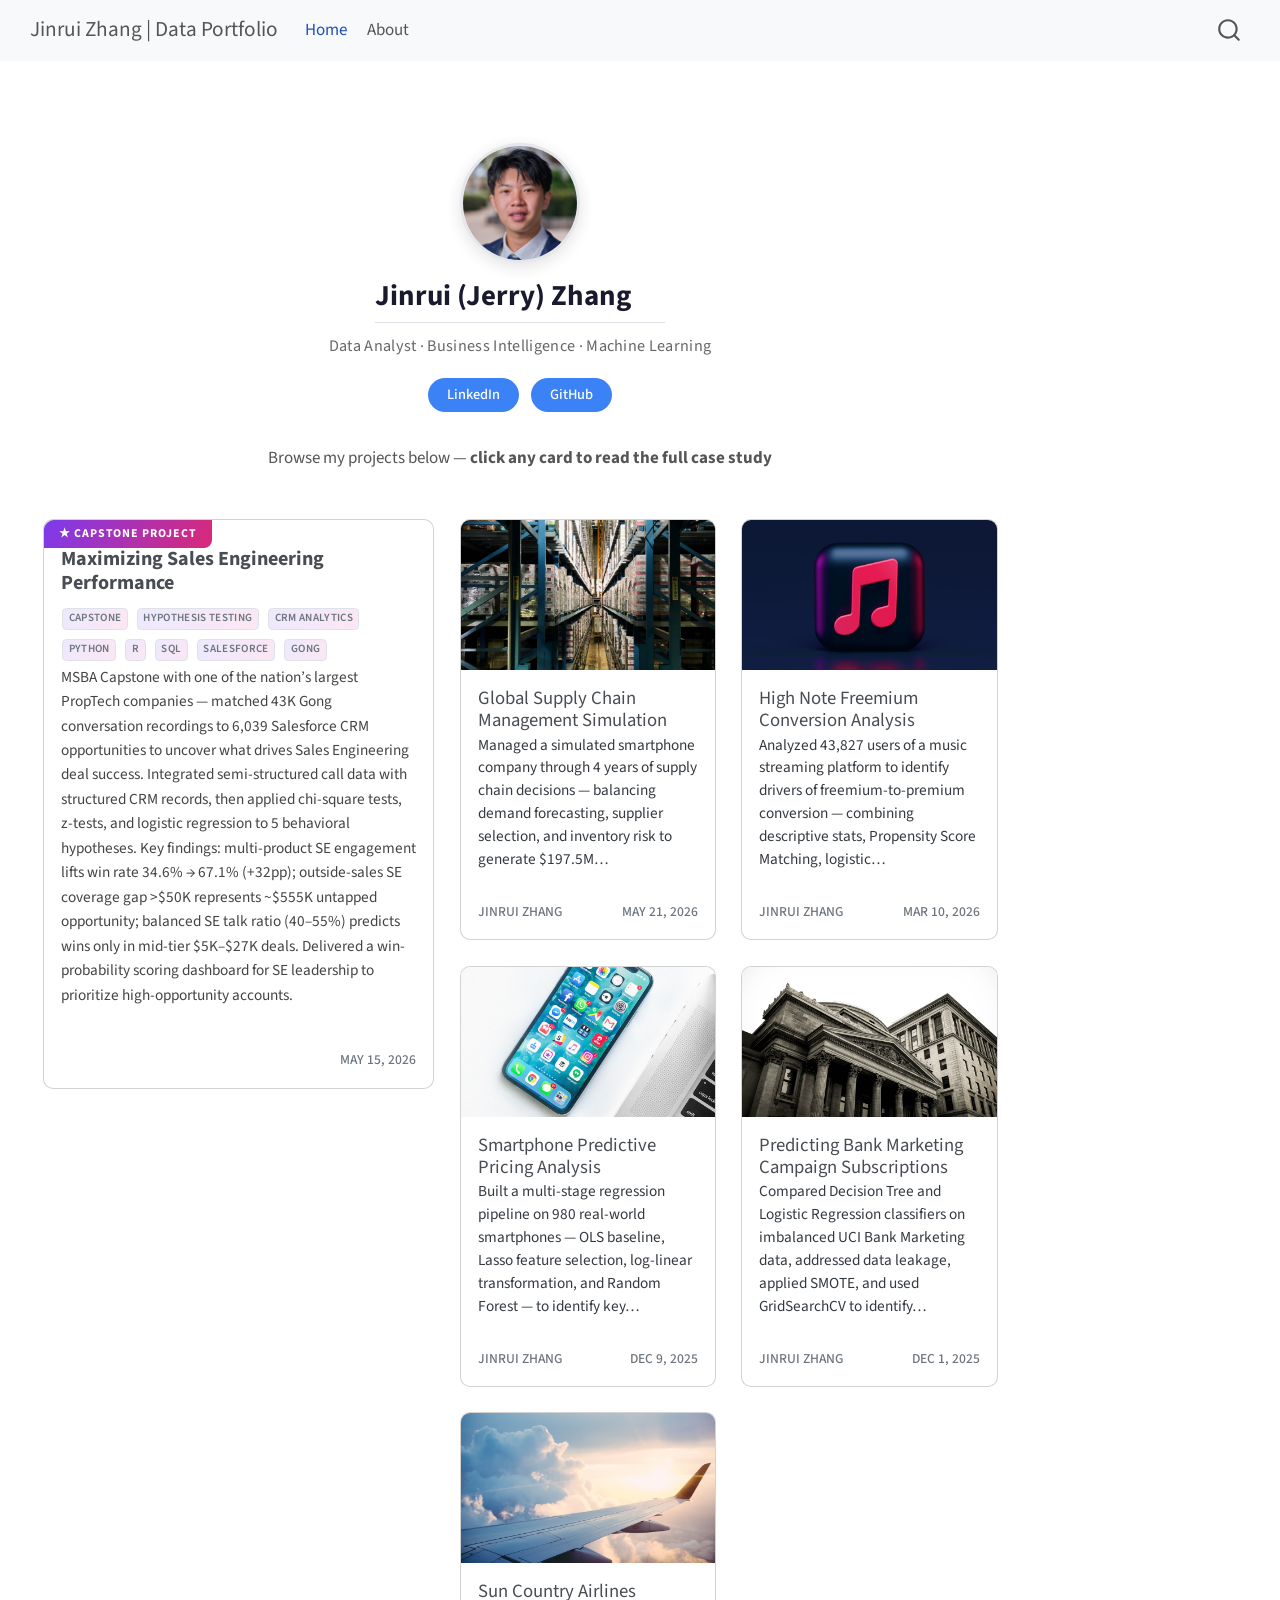
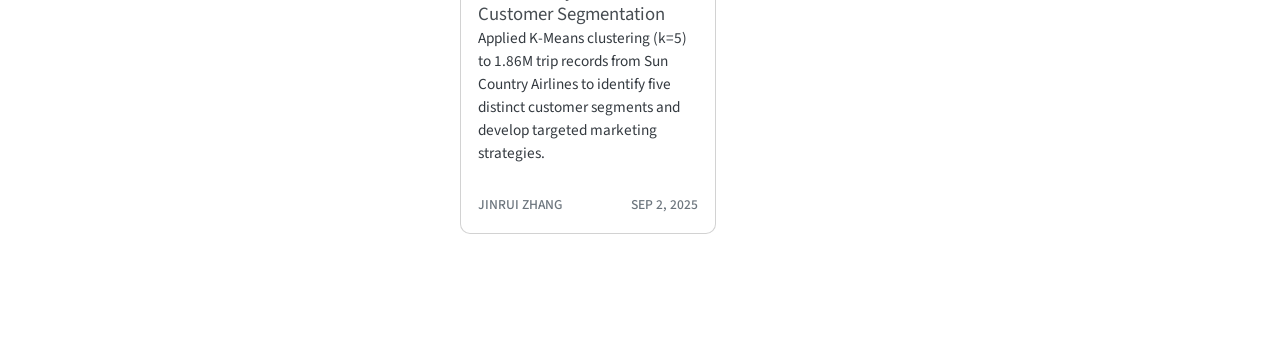
==== commit 096c6ee9: "deploy: d8e893fbcb2905f2a1f775e48af1ad604b8f7d31" ====
--- a/index.html
+++ b/index.html
@@ -7,7 +7,7 @@
 <meta name="viewport" content="width=device-width, initial-scale=1.0, user-scalable=yes">
 
 
-<title>quarto-input4efa3a7a89ebadab – Jinrui Zhang | Data Portfolio</title>
+<title>quarto-inpute992e765e02fd065 – Jinrui Zhang | Data Portfolio</title>
 <style>
 /* Default styles provided by pandoc.
 ** See https://pandoc.org/MANUAL.html#variables-for-html for config info.
@@ -230,7 +230,7 @@
 <div class="portfolio-featured">
 <div id="listing-featured-listing" class="quarto-listing quarto-listing-container-grid">
 <div class="list grid quarto-listing-cols-1">
-<div class="g-col-1" data-index="0" data-categories="Q2Fwc3RvbmUlMkNIeXBvdGhlc2lzJTIwVGVzdGluZyUyQ0NSTSUyMEFuYWx5dGljcyUyQ1B5dGhvbiUyQ1IlMkNTUUwlMkNTYWxlc2ZvcmNlJTJDR29uZw==" data-listing-date-sort="1778803200000" data-listing-file-modified-sort="1779946679729" data-listing-date-modified-sort="NaN" data-listing-reading-time-sort="6" data-listing-word-count-sort="1020">
+<div class="g-col-1" data-index="0" data-categories="Q2Fwc3RvbmUlMkNIeXBvdGhlc2lzJTIwVGVzdGluZyUyQ0NSTSUyMEFuYWx5dGljcyUyQ1B5dGhvbiUyQ1IlMkNTUUwlMkNTYWxlc2ZvcmNlJTJDR29uZw==" data-listing-date-sort="1778803200000" data-listing-file-modified-sort="1779947040556" data-listing-date-modified-sort="NaN" data-listing-reading-time-sort="6" data-listing-word-count-sort="1052">
 <a href="./uci-projects-portfolio/capstone/cotality-se-performance/index.html" class="quarto-grid-link">
 <div class="quarto-grid-item card h-100 card-left">
 <p class="card-img-top">
@@ -277,7 +277,7 @@
 <div class="portfolio-others">
 <div id="listing-others-listing" class="quarto-listing quarto-listing-container-grid">
 <div class="list grid quarto-listing-cols-2">
-<div class="g-col-1" data-index="0" data-categories="c3VwcGx5LWNoYWluJTJDZm9yZWNhc3RpbmclMkNpbnZlbnRvcnktbWFuYWdlbWVudCUyQ3NpbXVsYXRpb24lMkNvcGVyYXRpb25z" data-listing-date-sort="1779321600000" data-listing-file-modified-sort="1779946679686" data-listing-date-modified-sort="NaN" data-listing-reading-time-sort="6" data-listing-word-count-sort="1012">
+<div class="g-col-1" data-index="0" data-categories="c3VwcGx5LWNoYWluJTJDZm9yZWNhc3RpbmclMkNpbnZlbnRvcnktbWFuYWdlbWVudCUyQ3NpbXVsYXRpb24lMkNvcGVyYXRpb25z" data-listing-date-sort="1779321600000" data-listing-file-modified-sort="1779947040512" data-listing-date-modified-sort="NaN" data-listing-reading-time-sort="6" data-listing-word-count-sort="1012">
 <a href="./uci-projects-portfolio/SCM/supply-chain-simulation/index.html" class="quarto-grid-link">
 <div class="quarto-grid-item card h-100 card-left">
 <p class="card-img-top">
@@ -301,7 +301,7 @@
 </div>
 </div></a>
 </div>
-<div class="g-col-1" data-index="1" data-categories="cHJvcGVuc2l0eS1zY29yZS1tYXRjaGluZyUyQ2xvZ2lzdGljLXJlZ3Jlc3Npb24lMkNzb2NpYWwtYW5hbHl0aWNzJTJDUiUyQ2ZyZWVtaXVt" data-listing-date-sort="1773100800000" data-listing-file-modified-sort="1779946679679" data-listing-date-modified-sort="NaN" data-listing-reading-time-sort="5" data-listing-word-count-sort="830">
+<div class="g-col-1" data-index="1" data-categories="cHJvcGVuc2l0eS1zY29yZS1tYXRjaGluZyUyQ2xvZ2lzdGljLXJlZ3Jlc3Npb24lMkNzb2NpYWwtYW5hbHl0aWNzJTJDUiUyQ2ZyZWVtaXVt" data-listing-date-sort="1773100800000" data-listing-file-modified-sort="1779947040505" data-listing-date-modified-sort="NaN" data-listing-reading-time-sort="5" data-listing-word-count-sort="830">
 <a href="./uci-projects-portfolio/Customer-Social/high-note-freemium/index.html" class="quarto-grid-link">
 <div class="quarto-grid-item card h-100 card-left">
 <p class="card-img-top">
@@ -325,7 +325,7 @@
 </div>
 </div></a>
 </div>
-<div class="g-col-1" data-index="2" data-categories="cmVncmVzc2lvbiUyQ3B5dGhvbiUyQ2xhc3NvJTJDcmFuZG9tLWZvcmVzdCUyQ2ZlYXR1cmUtZW5naW5lZXJpbmc=" data-listing-date-sort="1765238400000" data-listing-file-modified-sort="1779946679680" data-listing-date-modified-sort="NaN" data-listing-reading-time-sort="4" data-listing-word-count-sort="706">
+<div class="g-col-1" data-index="2" data-categories="cmVncmVzc2lvbiUyQ3B5dGhvbiUyQ2xhc3NvJTJDcmFuZG9tLWZvcmVzdCUyQ2ZlYXR1cmUtZW5naW5lZXJpbmc=" data-listing-date-sort="1765238400000" data-listing-file-modified-sort="1779947040507" data-listing-date-modified-sort="NaN" data-listing-reading-time-sort="4" data-listing-word-count-sort="706">
 <a href="./uci-projects-portfolio/Data-Prog/smartphone-pricing/index.html" class="quarto-grid-link">
 <div class="quarto-grid-item card h-100 card-left">
 <p class="card-img-top">
@@ -349,7 +349,7 @@
 </div>
 </div></a>
 </div>
-<div class="g-col-1" data-index="3" data-categories="bWFjaGluZS1sZWFybmluZyUyQ2NsYXNzaWZpY2F0aW9uJTJDcHl0aG9uJTJDaW1iYWxhbmNlZC1kYXRh" data-listing-date-sort="1764547200000" data-listing-file-modified-sort="1779946679680" data-listing-date-modified-sort="NaN" data-listing-reading-time-sort="4" data-listing-word-count-sort="791">
+<div class="g-col-1" data-index="3" data-categories="bWFjaGluZS1sZWFybmluZyUyQ2NsYXNzaWZpY2F0aW9uJTJDcHl0aG9uJTJDaW1iYWxhbmNlZC1kYXRh" data-listing-date-sort="1764547200000" data-listing-file-modified-sort="1779947040507" data-listing-date-modified-sort="NaN" data-listing-reading-time-sort="4" data-listing-word-count-sort="791">
 <a href="./uci-projects-portfolio/ML/bank-marketing-ml/index.html" class="quarto-grid-link">
 <div class="quarto-grid-item card h-100 card-left">
 <p class="card-img-top">
@@ -373,7 +373,7 @@
 </div>
 </div></a>
 </div>
-<div class="g-col-1" data-index="4" data-categories="Y2x1c3RlcmluZyUyQ3B5dGhvbiUyQ2stbWVhbnMlMkNjdXN0b21lci1zZWdtZW50YXRpb24lMkNFREE=" data-listing-date-sort="1756771200000" data-listing-file-modified-sort="1779946679675" data-listing-date-modified-sort="NaN" data-listing-reading-time-sort="4" data-listing-word-count-sort="639">
+<div class="g-col-1" data-index="4" data-categories="Y2x1c3RlcmluZyUyQ3B5dGhvbiUyQ2stbWVhbnMlMkNjdXN0b21lci1zZWdtZW50YXRpb24lMkNFREE=" data-listing-date-sort="1756771200000" data-listing-file-modified-sort="1779947040502" data-listing-date-modified-sort="NaN" data-listing-reading-time-sort="4" data-listing-word-count-sort="639">
 <a href="./uci-projects-portfolio/BANA-200/sun-country-segmentation/index.html" class="quarto-grid-link">
 <div class="quarto-grid-item card h-100 card-left">
 <p class="card-img-top">
--- a/styles.css
+++ b/styles.css
@@ -142,6 +142,7 @@
 /* ---- Featured card ---- */
 .portfolio-featured .quarto-grid-item {
   position: relative;
+  height: auto !important;
 }
 
 /* Show full cover image — unconstrain Quarto's fixed-height wrapper <p> */
@@ -270,3 +271,4 @@
 }
 
 
+
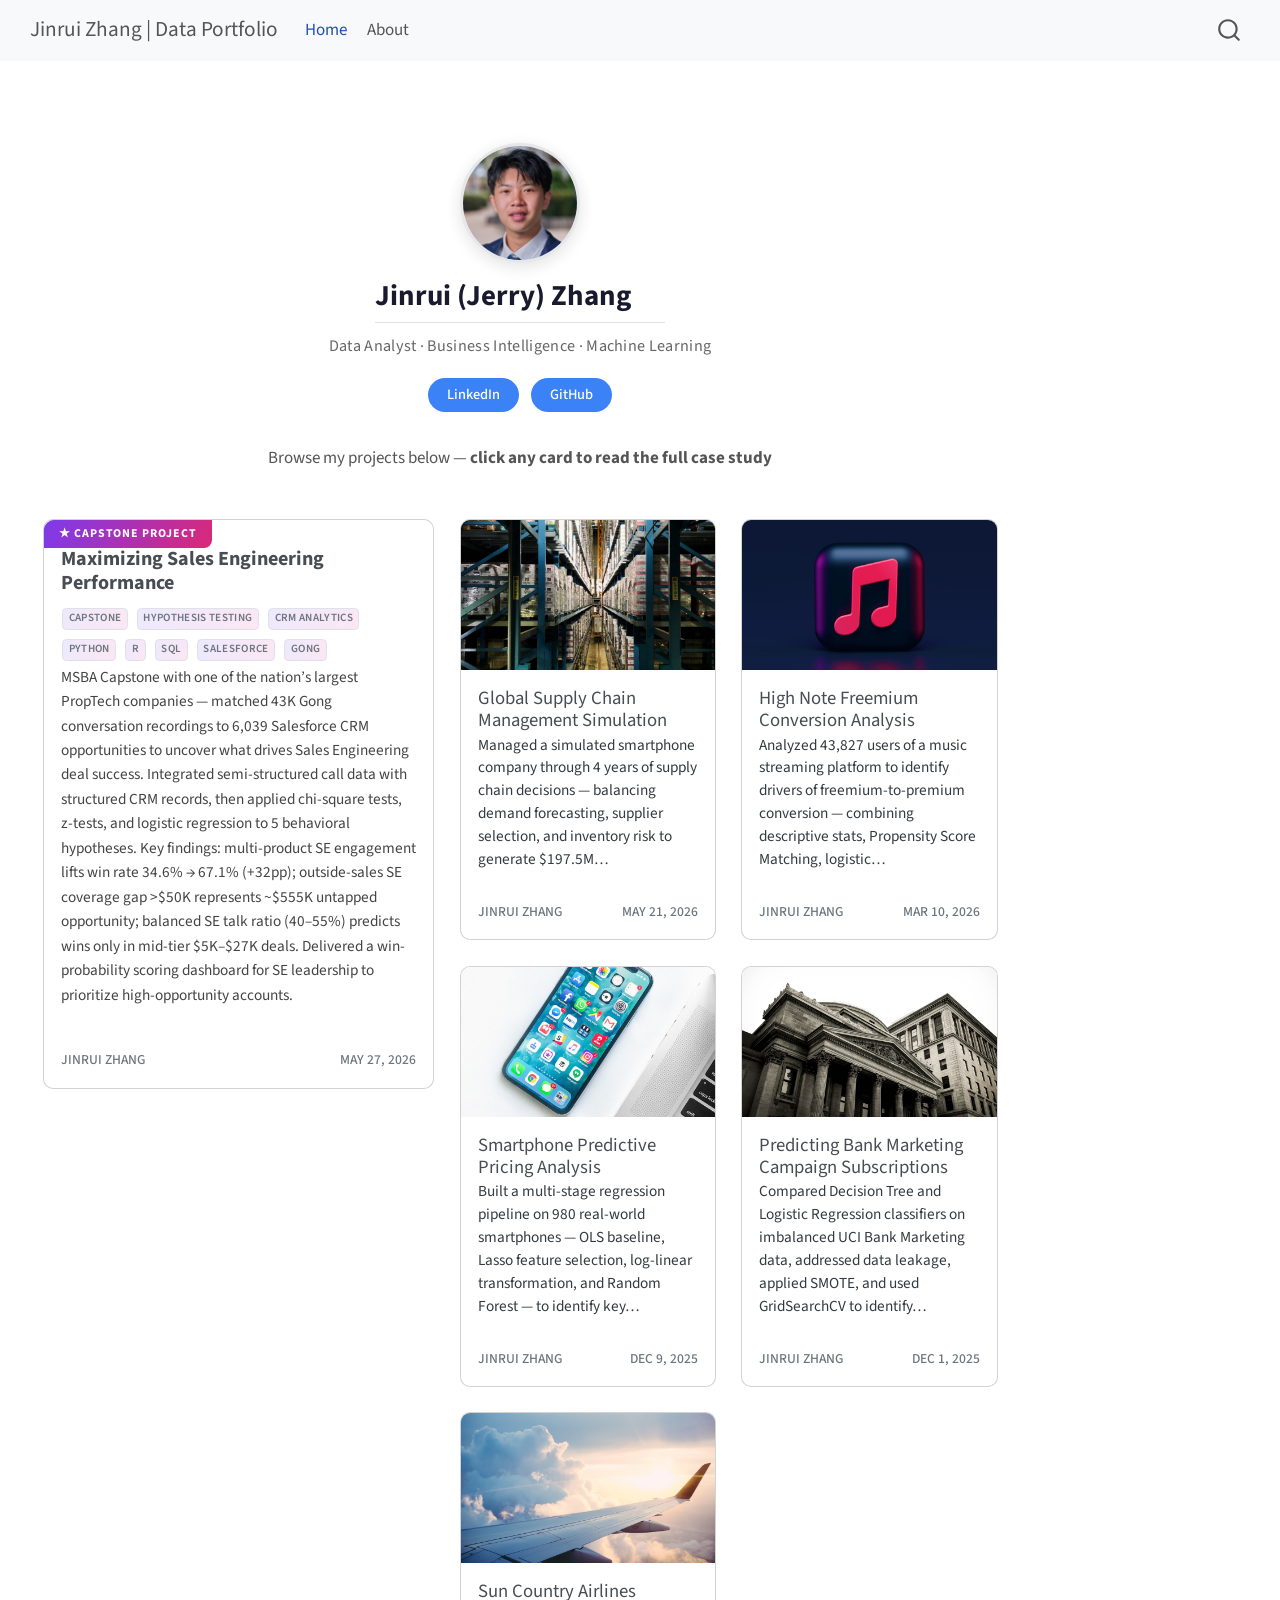
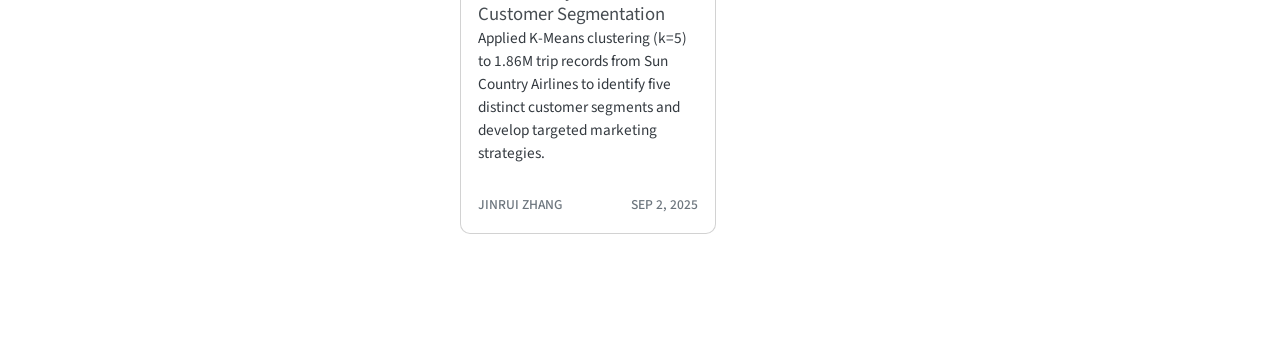
==== commit 54de73ea: "deploy: 7ef3f256017ab0966107592ca20a3e72b6f5bee4" ====
--- a/index.html
+++ b/index.html
@@ -7,7 +7,7 @@
 <meta name="viewport" content="width=device-width, initial-scale=1.0, user-scalable=yes">
 
 
-<title>quarto-inpute992e765e02fd065 – Jinrui Zhang | Data Portfolio</title>
+<title>quarto-inputd2a703b7812345b6 – Jinrui Zhang | Data Portfolio</title>
 <style>
 /* Default styles provided by pandoc.
 ** See https://pandoc.org/MANUAL.html#variables-for-html for config info.
@@ -82,7 +82,7 @@
     }
 
     const options = {
-      valueNames: ['listing-image','listing-date','listing-title','listing-description','listing-categories',{ data: ['index'] },{ data: ['categories'] },{ data: ['listing-date-sort'] },{ data: ['listing-file-modified-sort'] }],
+      valueNames: ['listing-image','listing-date','listing-title','listing-description','listing-categories','listing-author',{ data: ['index'] },{ data: ['categories'] },{ data: ['listing-date-sort'] },{ data: ['listing-file-modified-sort'] }],
       
       searchColumns: ["listing-title","listing-author","listing-date","listing-image","listing-description"],
     };
@@ -230,7 +230,7 @@
 <div class="portfolio-featured">
 <div id="listing-featured-listing" class="quarto-listing quarto-listing-container-grid">
 <div class="list grid quarto-listing-cols-1">
-<div class="g-col-1" data-index="0" data-categories="Q2Fwc3RvbmUlMkNIeXBvdGhlc2lzJTIwVGVzdGluZyUyQ0NSTSUyMEFuYWx5dGljcyUyQ1B5dGhvbiUyQ1IlMkNTUUwlMkNTYWxlc2ZvcmNlJTJDR29uZw==" data-listing-date-sort="1778803200000" data-listing-file-modified-sort="1779947040556" data-listing-date-modified-sort="NaN" data-listing-reading-time-sort="6" data-listing-word-count-sort="1052">
+<div class="g-col-1" data-index="0" data-categories="Q2Fwc3RvbmUlMkNIeXBvdGhlc2lzJTIwVGVzdGluZyUyQ0NSTSUyMEFuYWx5dGljcyUyQ1B5dGhvbiUyQ1IlMkNTUUwlMkNTYWxlc2ZvcmNlJTJDR29uZw==" data-listing-date-sort="1779840000000" data-listing-file-modified-sort="1779947057199" data-listing-date-modified-sort="NaN" data-listing-reading-time-sort="6" data-listing-word-count-sort="1052">
 <a href="./uci-projects-portfolio/capstone/cotality-se-performance/index.html" class="quarto-grid-link">
 <div class="quarto-grid-item card h-100 card-left">
 <p class="card-img-top">
@@ -262,9 +262,12 @@
 <div class="card-text listing-description delink">
 <p>MSBA Capstone with one of the nation’s largest PropTech companies — matched 43K Gong conversation recordings to 6,039 Salesforce CRM opportunities to uncover what drives Sales Engineering deal success. Integrated semi-structured call data with structured CRM records, then applied chi-square tests, z-tests, and logistic regression to 5 behavioral hypotheses. Key findings: multi-product SE engagement lifts win rate 34.6% → 67.1% (+32pp); outside-sales SE coverage gap &gt;$50K represents ~$555K untapped opportunity; balanced SE talk ratio (40–55%) predicts wins only in mid-tier $5K–$27K deals. Delivered a win-probability scoring dashboard for SE leadership to prioritize high-opportunity accounts.</p>
 </div>
-<div class="card-attribution card-text-small end">
+<div class="card-attribution card-text-small justify">
+<div class="listing-author">
+Jinrui Zhang
+</div>
 <div class="listing-date">
-May 15, 2026
+May 27, 2026
 </div>
 </div>
 </div>
@@ -277,7 +280,7 @@
 <div class="portfolio-others">
 <div id="listing-others-listing" class="quarto-listing quarto-listing-container-grid">
 <div class="list grid quarto-listing-cols-2">
-<div class="g-col-1" data-index="0" data-categories="c3VwcGx5LWNoYWluJTJDZm9yZWNhc3RpbmclMkNpbnZlbnRvcnktbWFuYWdlbWVudCUyQ3NpbXVsYXRpb24lMkNvcGVyYXRpb25z" data-listing-date-sort="1779321600000" data-listing-file-modified-sort="1779947040512" data-listing-date-modified-sort="NaN" data-listing-reading-time-sort="6" data-listing-word-count-sort="1012">
+<div class="g-col-1" data-index="0" data-categories="c3VwcGx5LWNoYWluJTJDZm9yZWNhc3RpbmclMkNpbnZlbnRvcnktbWFuYWdlbWVudCUyQ3NpbXVsYXRpb24lMkNvcGVyYXRpb25z" data-listing-date-sort="1779321600000" data-listing-file-modified-sort="1779947057150" data-listing-date-modified-sort="NaN" data-listing-reading-time-sort="6" data-listing-word-count-sort="1012">
 <a href="./uci-projects-portfolio/SCM/supply-chain-simulation/index.html" class="quarto-grid-link">
 <div class="quarto-grid-item card h-100 card-left">
 <p class="card-img-top">
@@ -301,7 +304,7 @@
 </div>
 </div></a>
 </div>
-<div class="g-col-1" data-index="1" data-categories="cHJvcGVuc2l0eS1zY29yZS1tYXRjaGluZyUyQ2xvZ2lzdGljLXJlZ3Jlc3Npb24lMkNzb2NpYWwtYW5hbHl0aWNzJTJDUiUyQ2ZyZWVtaXVt" data-listing-date-sort="1773100800000" data-listing-file-modified-sort="1779947040505" data-listing-date-modified-sort="NaN" data-listing-reading-time-sort="5" data-listing-word-count-sort="830">
+<div class="g-col-1" data-index="1" data-categories="cHJvcGVuc2l0eS1zY29yZS1tYXRjaGluZyUyQ2xvZ2lzdGljLXJlZ3Jlc3Npb24lMkNzb2NpYWwtYW5hbHl0aWNzJTJDUiUyQ2ZyZWVtaXVt" data-listing-date-sort="1773100800000" data-listing-file-modified-sort="1779947057143" data-listing-date-modified-sort="NaN" data-listing-reading-time-sort="5" data-listing-word-count-sort="830">
 <a href="./uci-projects-portfolio/Customer-Social/high-note-freemium/index.html" class="quarto-grid-link">
 <div class="quarto-grid-item card h-100 card-left">
 <p class="card-img-top">
@@ -325,7 +328,7 @@
 </div>
 </div></a>
 </div>
-<div class="g-col-1" data-index="2" data-categories="cmVncmVzc2lvbiUyQ3B5dGhvbiUyQ2xhc3NvJTJDcmFuZG9tLWZvcmVzdCUyQ2ZlYXR1cmUtZW5naW5lZXJpbmc=" data-listing-date-sort="1765238400000" data-listing-file-modified-sort="1779947040507" data-listing-date-modified-sort="NaN" data-listing-reading-time-sort="4" data-listing-word-count-sort="706">
+<div class="g-col-1" data-index="2" data-categories="cmVncmVzc2lvbiUyQ3B5dGhvbiUyQ2xhc3NvJTJDcmFuZG9tLWZvcmVzdCUyQ2ZlYXR1cmUtZW5naW5lZXJpbmc=" data-listing-date-sort="1765238400000" data-listing-file-modified-sort="1779947057144" data-listing-date-modified-sort="NaN" data-listing-reading-time-sort="4" data-listing-word-count-sort="706">
 <a href="./uci-projects-portfolio/Data-Prog/smartphone-pricing/index.html" class="quarto-grid-link">
 <div class="quarto-grid-item card h-100 card-left">
 <p class="card-img-top">
@@ -349,7 +352,7 @@
 </div>
 </div></a>
 </div>
-<div class="g-col-1" data-index="3" data-categories="bWFjaGluZS1sZWFybmluZyUyQ2NsYXNzaWZpY2F0aW9uJTJDcHl0aG9uJTJDaW1iYWxhbmNlZC1kYXRh" data-listing-date-sort="1764547200000" data-listing-file-modified-sort="1779947040507" data-listing-date-modified-sort="NaN" data-listing-reading-time-sort="4" data-listing-word-count-sort="791">
+<div class="g-col-1" data-index="3" data-categories="bWFjaGluZS1sZWFybmluZyUyQ2NsYXNzaWZpY2F0aW9uJTJDcHl0aG9uJTJDaW1iYWxhbmNlZC1kYXRh" data-listing-date-sort="1764547200000" data-listing-file-modified-sort="1779947057145" data-listing-date-modified-sort="NaN" data-listing-reading-time-sort="4" data-listing-word-count-sort="791">
 <a href="./uci-projects-portfolio/ML/bank-marketing-ml/index.html" class="quarto-grid-link">
 <div class="quarto-grid-item card h-100 card-left">
 <p class="card-img-top">
@@ -373,7 +376,7 @@
 </div>
 </div></a>
 </div>
-<div class="g-col-1" data-index="4" data-categories="Y2x1c3RlcmluZyUyQ3B5dGhvbiUyQ2stbWVhbnMlMkNjdXN0b21lci1zZWdtZW50YXRpb24lMkNFREE=" data-listing-date-sort="1756771200000" data-listing-file-modified-sort="1779947040502" data-listing-date-modified-sort="NaN" data-listing-reading-time-sort="4" data-listing-word-count-sort="639">
+<div class="g-col-1" data-index="4" data-categories="Y2x1c3RlcmluZyUyQ3B5dGhvbiUyQ2stbWVhbnMlMkNjdXN0b21lci1zZWdtZW50YXRpb24lMkNFREE=" data-listing-date-sort="1756771200000" data-listing-file-modified-sort="1779947057139" data-listing-date-modified-sort="NaN" data-listing-reading-time-sort="4" data-listing-word-count-sort="639">
 <a href="./uci-projects-portfolio/BANA-200/sun-country-segmentation/index.html" class="quarto-grid-link">
 <div class="quarto-grid-item card h-100 card-left">
 <p class="card-img-top">
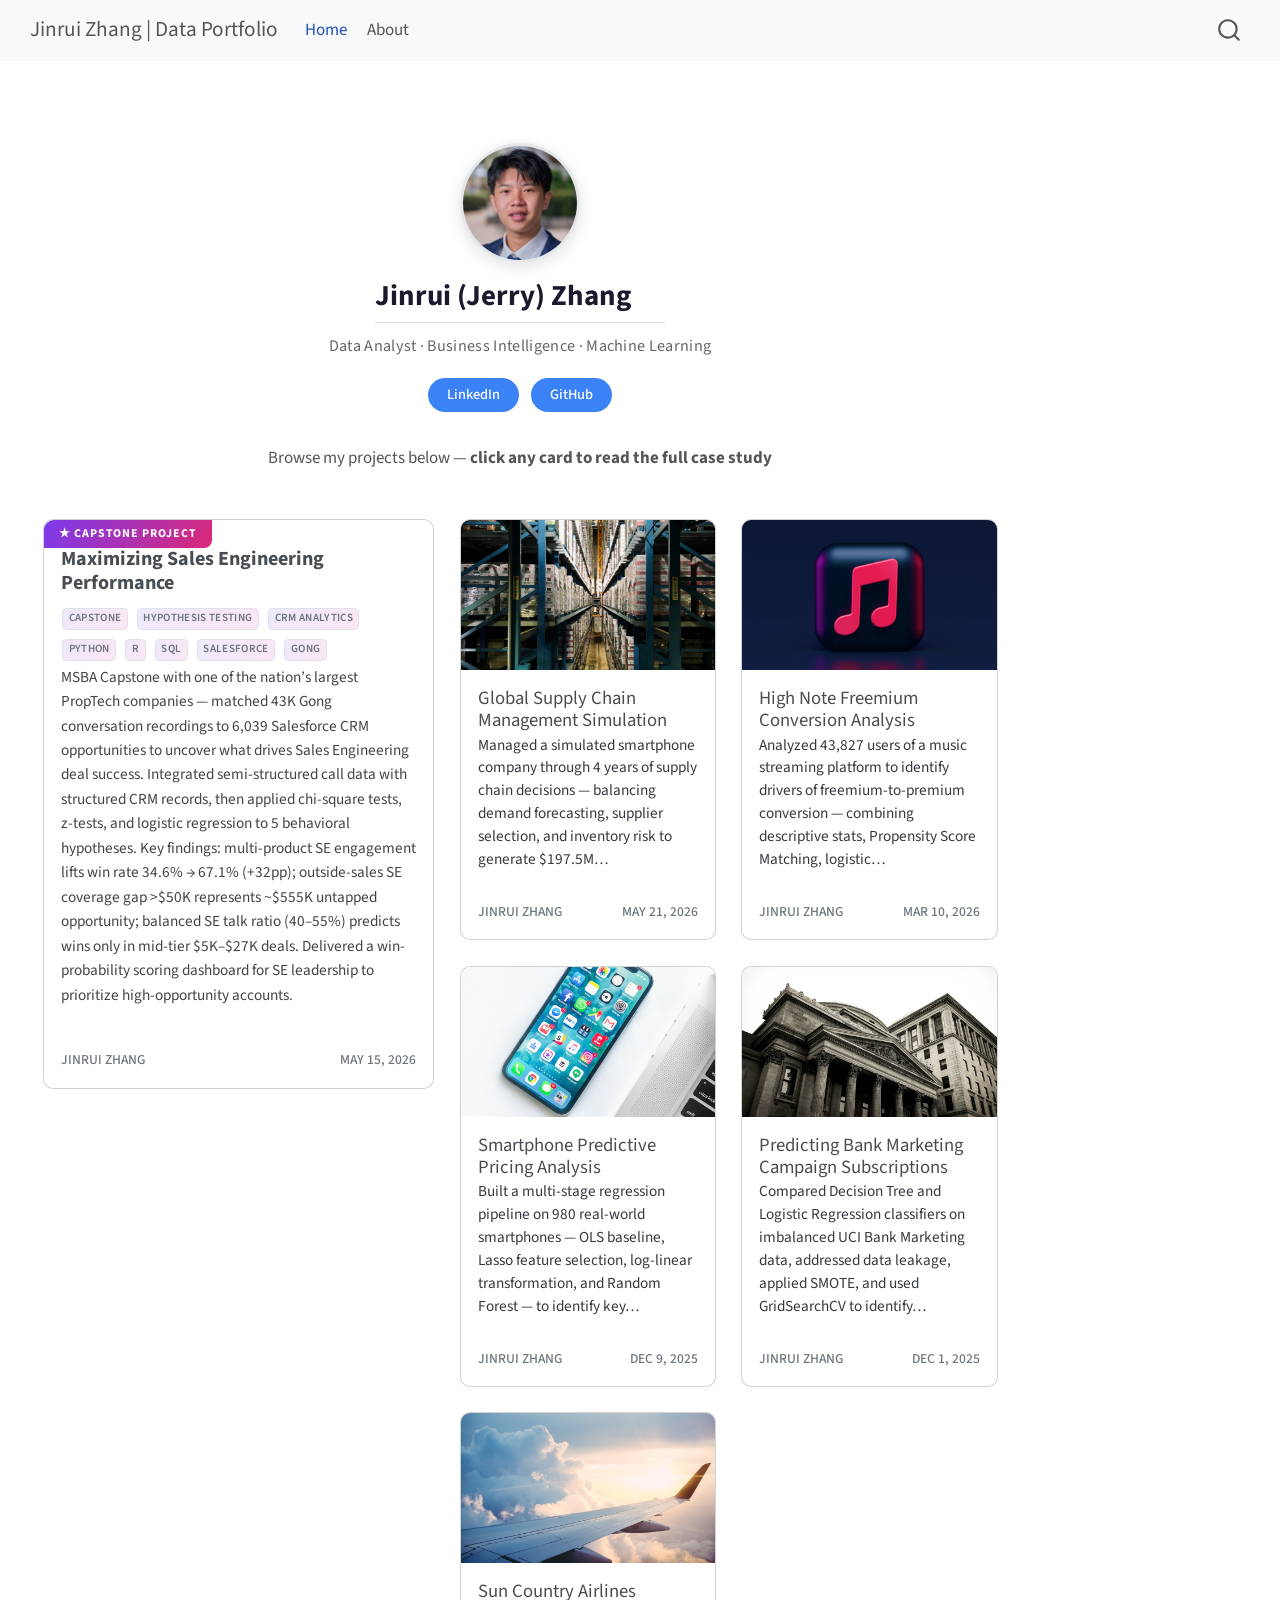
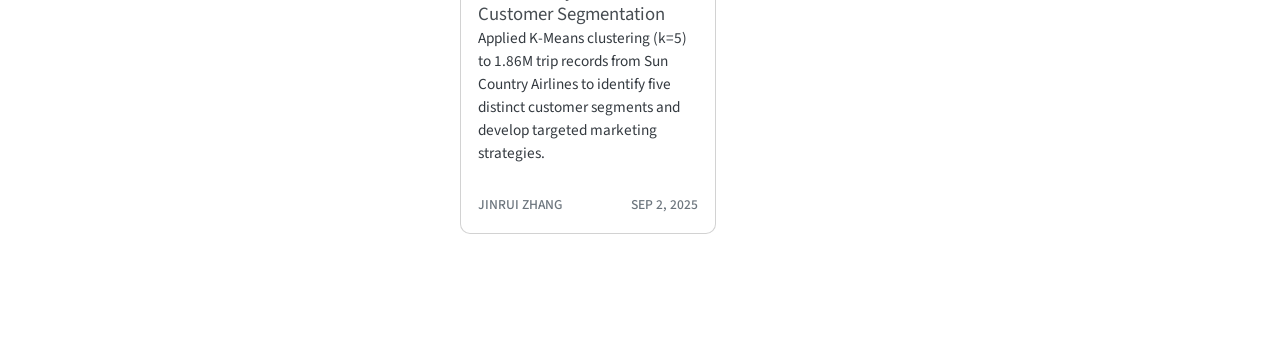
==== commit 114e11c9: "deploy: 6e8ee9d31f031c8ec138aa45dea4a14d6cdd0434" ====
--- a/index.html
+++ b/index.html
@@ -7,7 +7,7 @@
 <meta name="viewport" content="width=device-width, initial-scale=1.0, user-scalable=yes">
 
 
-<title>quarto-inputd2a703b7812345b6 – Jinrui Zhang | Data Portfolio</title>
+<title>quarto-inputee84da223cdf15e0 – Jinrui Zhang | Data Portfolio</title>
 <style>
 /* Default styles provided by pandoc.
 ** See https://pandoc.org/MANUAL.html#variables-for-html for config info.
@@ -230,7 +230,7 @@
 <div class="portfolio-featured">
 <div id="listing-featured-listing" class="quarto-listing quarto-listing-container-grid">
 <div class="list grid quarto-listing-cols-1">
-<div class="g-col-1" data-index="0" data-categories="Q2Fwc3RvbmUlMkNIeXBvdGhlc2lzJTIwVGVzdGluZyUyQ0NSTSUyMEFuYWx5dGljcyUyQ1B5dGhvbiUyQ1IlMkNTUUwlMkNTYWxlc2ZvcmNlJTJDR29uZw==" data-listing-date-sort="1779840000000" data-listing-file-modified-sort="1779947057199" data-listing-date-modified-sort="NaN" data-listing-reading-time-sort="6" data-listing-word-count-sort="1052">
+<div class="g-col-1" data-index="0" data-categories="Q2Fwc3RvbmUlMkNIeXBvdGhlc2lzJTIwVGVzdGluZyUyQ0NSTSUyMEFuYWx5dGljcyUyQ1B5dGhvbiUyQ1IlMkNTUUwlMkNTYWxlc2ZvcmNlJTJDR29uZw==" data-listing-date-sort="1778803200000" data-listing-file-modified-sort="1779947055553" data-listing-date-modified-sort="NaN" data-listing-reading-time-sort="6" data-listing-word-count-sort="1052">
 <a href="./uci-projects-portfolio/capstone/cotality-se-performance/index.html" class="quarto-grid-link">
 <div class="quarto-grid-item card h-100 card-left">
 <p class="card-img-top">
@@ -267,7 +267,7 @@
 Jinrui Zhang
 </div>
 <div class="listing-date">
-May 27, 2026
+May 15, 2026
 </div>
 </div>
 </div>
@@ -280,7 +280,7 @@
 <div class="portfolio-others">
 <div id="listing-others-listing" class="quarto-listing quarto-listing-container-grid">
 <div class="list grid quarto-listing-cols-2">
-<div class="g-col-1" data-index="0" data-categories="c3VwcGx5LWNoYWluJTJDZm9yZWNhc3RpbmclMkNpbnZlbnRvcnktbWFuYWdlbWVudCUyQ3NpbXVsYXRpb24lMkNvcGVyYXRpb25z" data-listing-date-sort="1779321600000" data-listing-file-modified-sort="1779947057150" data-listing-date-modified-sort="NaN" data-listing-reading-time-sort="6" data-listing-word-count-sort="1012">
+<div class="g-col-1" data-index="0" data-categories="c3VwcGx5LWNoYWluJTJDZm9yZWNhc3RpbmclMkNpbnZlbnRvcnktbWFuYWdlbWVudCUyQ3NpbXVsYXRpb24lMkNvcGVyYXRpb25z" data-listing-date-sort="1779321600000" data-listing-file-modified-sort="1779947055510" data-listing-date-modified-sort="NaN" data-listing-reading-time-sort="6" data-listing-word-count-sort="1012">
 <a href="./uci-projects-portfolio/SCM/supply-chain-simulation/index.html" class="quarto-grid-link">
 <div class="quarto-grid-item card h-100 card-left">
 <p class="card-img-top">
@@ -304,7 +304,7 @@
 </div>
 </div></a>
 </div>
-<div class="g-col-1" data-index="1" data-categories="cHJvcGVuc2l0eS1zY29yZS1tYXRjaGluZyUyQ2xvZ2lzdGljLXJlZ3Jlc3Npb24lMkNzb2NpYWwtYW5hbHl0aWNzJTJDUiUyQ2ZyZWVtaXVt" data-listing-date-sort="1773100800000" data-listing-file-modified-sort="1779947057143" data-listing-date-modified-sort="NaN" data-listing-reading-time-sort="5" data-listing-word-count-sort="830">
+<div class="g-col-1" data-index="1" data-categories="cHJvcGVuc2l0eS1zY29yZS1tYXRjaGluZyUyQ2xvZ2lzdGljLXJlZ3Jlc3Npb24lMkNzb2NpYWwtYW5hbHl0aWNzJTJDUiUyQ2ZyZWVtaXVt" data-listing-date-sort="1773100800000" data-listing-file-modified-sort="1779947055504" data-listing-date-modified-sort="NaN" data-listing-reading-time-sort="5" data-listing-word-count-sort="830">
 <a href="./uci-projects-portfolio/Customer-Social/high-note-freemium/index.html" class="quarto-grid-link">
 <div class="quarto-grid-item card h-100 card-left">
 <p class="card-img-top">
@@ -328,7 +328,7 @@
 </div>
 </div></a>
 </div>
-<div class="g-col-1" data-index="2" data-categories="cmVncmVzc2lvbiUyQ3B5dGhvbiUyQ2xhc3NvJTJDcmFuZG9tLWZvcmVzdCUyQ2ZlYXR1cmUtZW5naW5lZXJpbmc=" data-listing-date-sort="1765238400000" data-listing-file-modified-sort="1779947057144" data-listing-date-modified-sort="NaN" data-listing-reading-time-sort="4" data-listing-word-count-sort="706">
+<div class="g-col-1" data-index="2" data-categories="cmVncmVzc2lvbiUyQ3B5dGhvbiUyQ2xhc3NvJTJDcmFuZG9tLWZvcmVzdCUyQ2ZlYXR1cmUtZW5naW5lZXJpbmc=" data-listing-date-sort="1765238400000" data-listing-file-modified-sort="1779947055504" data-listing-date-modified-sort="NaN" data-listing-reading-time-sort="4" data-listing-word-count-sort="706">
 <a href="./uci-projects-portfolio/Data-Prog/smartphone-pricing/index.html" class="quarto-grid-link">
 <div class="quarto-grid-item card h-100 card-left">
 <p class="card-img-top">
@@ -352,7 +352,7 @@
 </div>
 </div></a>
 </div>
-<div class="g-col-1" data-index="3" data-categories="bWFjaGluZS1sZWFybmluZyUyQ2NsYXNzaWZpY2F0aW9uJTJDcHl0aG9uJTJDaW1iYWxhbmNlZC1kYXRh" data-listing-date-sort="1764547200000" data-listing-file-modified-sort="1779947057145" data-listing-date-modified-sort="NaN" data-listing-reading-time-sort="4" data-listing-word-count-sort="791">
+<div class="g-col-1" data-index="3" data-categories="bWFjaGluZS1sZWFybmluZyUyQ2NsYXNzaWZpY2F0aW9uJTJDcHl0aG9uJTJDaW1iYWxhbmNlZC1kYXRh" data-listing-date-sort="1764547200000" data-listing-file-modified-sort="1779947055505" data-listing-date-modified-sort="NaN" data-listing-reading-time-sort="4" data-listing-word-count-sort="791">
 <a href="./uci-projects-portfolio/ML/bank-marketing-ml/index.html" class="quarto-grid-link">
 <div class="quarto-grid-item card h-100 card-left">
 <p class="card-img-top">
@@ -376,7 +376,7 @@
 </div>
 </div></a>
 </div>
-<div class="g-col-1" data-index="4" data-categories="Y2x1c3RlcmluZyUyQ3B5dGhvbiUyQ2stbWVhbnMlMkNjdXN0b21lci1zZWdtZW50YXRpb24lMkNFREE=" data-listing-date-sort="1756771200000" data-listing-file-modified-sort="1779947057139" data-listing-date-modified-sort="NaN" data-listing-reading-time-sort="4" data-listing-word-count-sort="639">
+<div class="g-col-1" data-index="4" data-categories="Y2x1c3RlcmluZyUyQ3B5dGhvbiUyQ2stbWVhbnMlMkNjdXN0b21lci1zZWdtZW50YXRpb24lMkNFREE=" data-listing-date-sort="1756771200000" data-listing-file-modified-sort="1779947055499" data-listing-date-modified-sort="NaN" data-listing-reading-time-sort="4" data-listing-word-count-sort="639">
 <a href="./uci-projects-portfolio/BANA-200/sun-country-segmentation/index.html" class="quarto-grid-link">
 <div class="quarto-grid-item card h-100 card-left">
 <p class="card-img-top">
